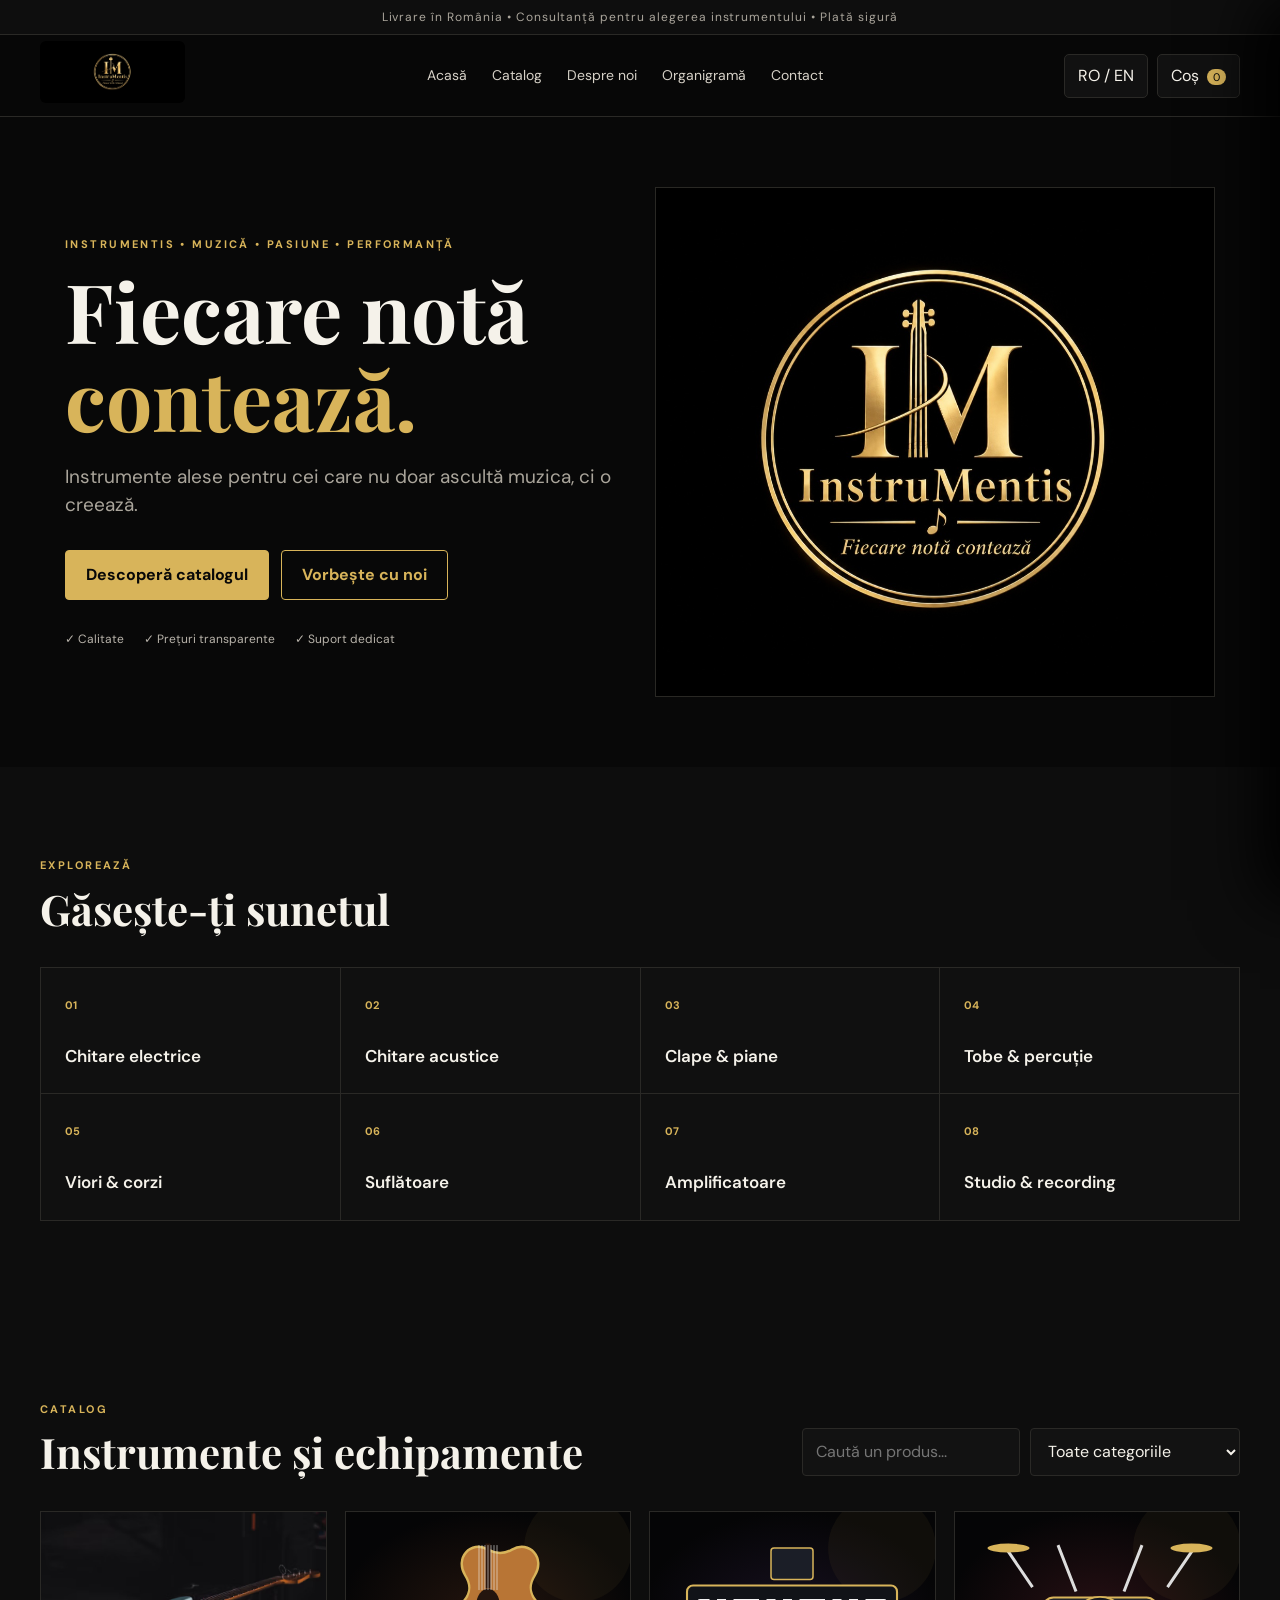
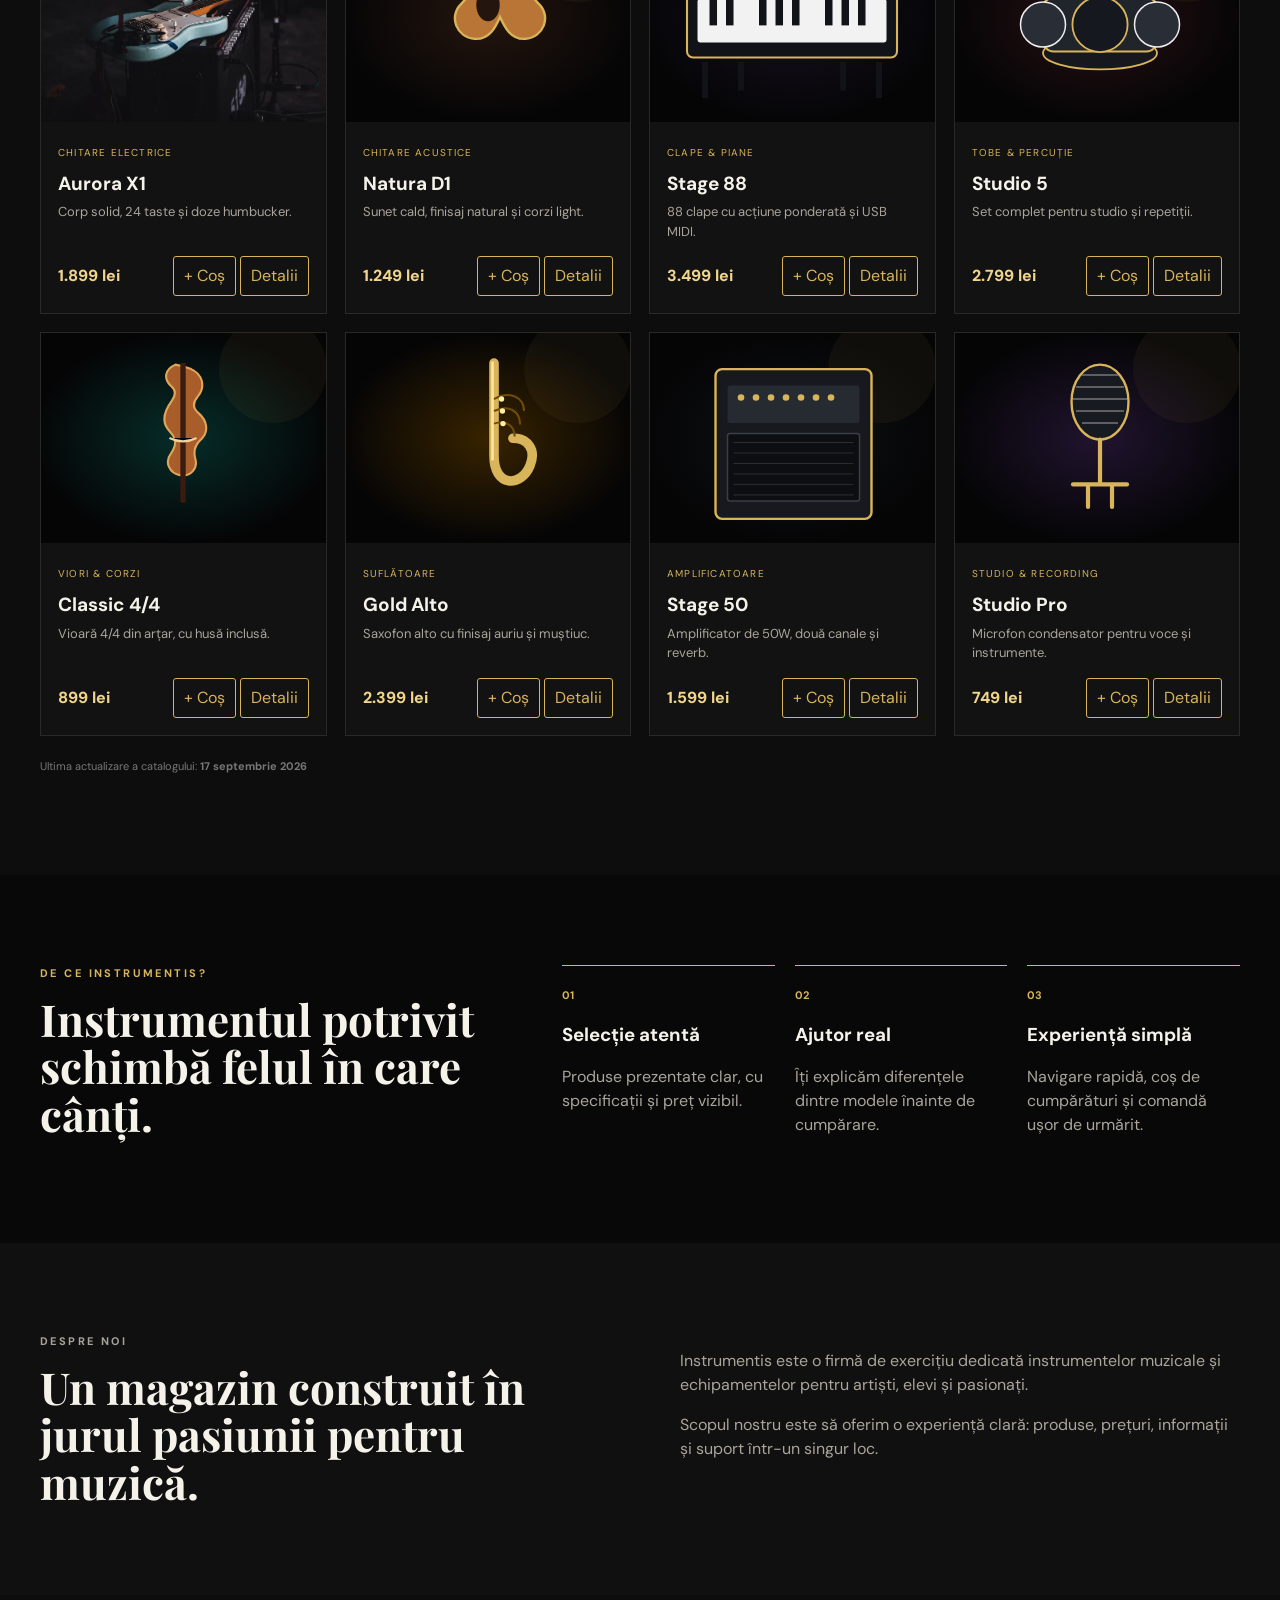
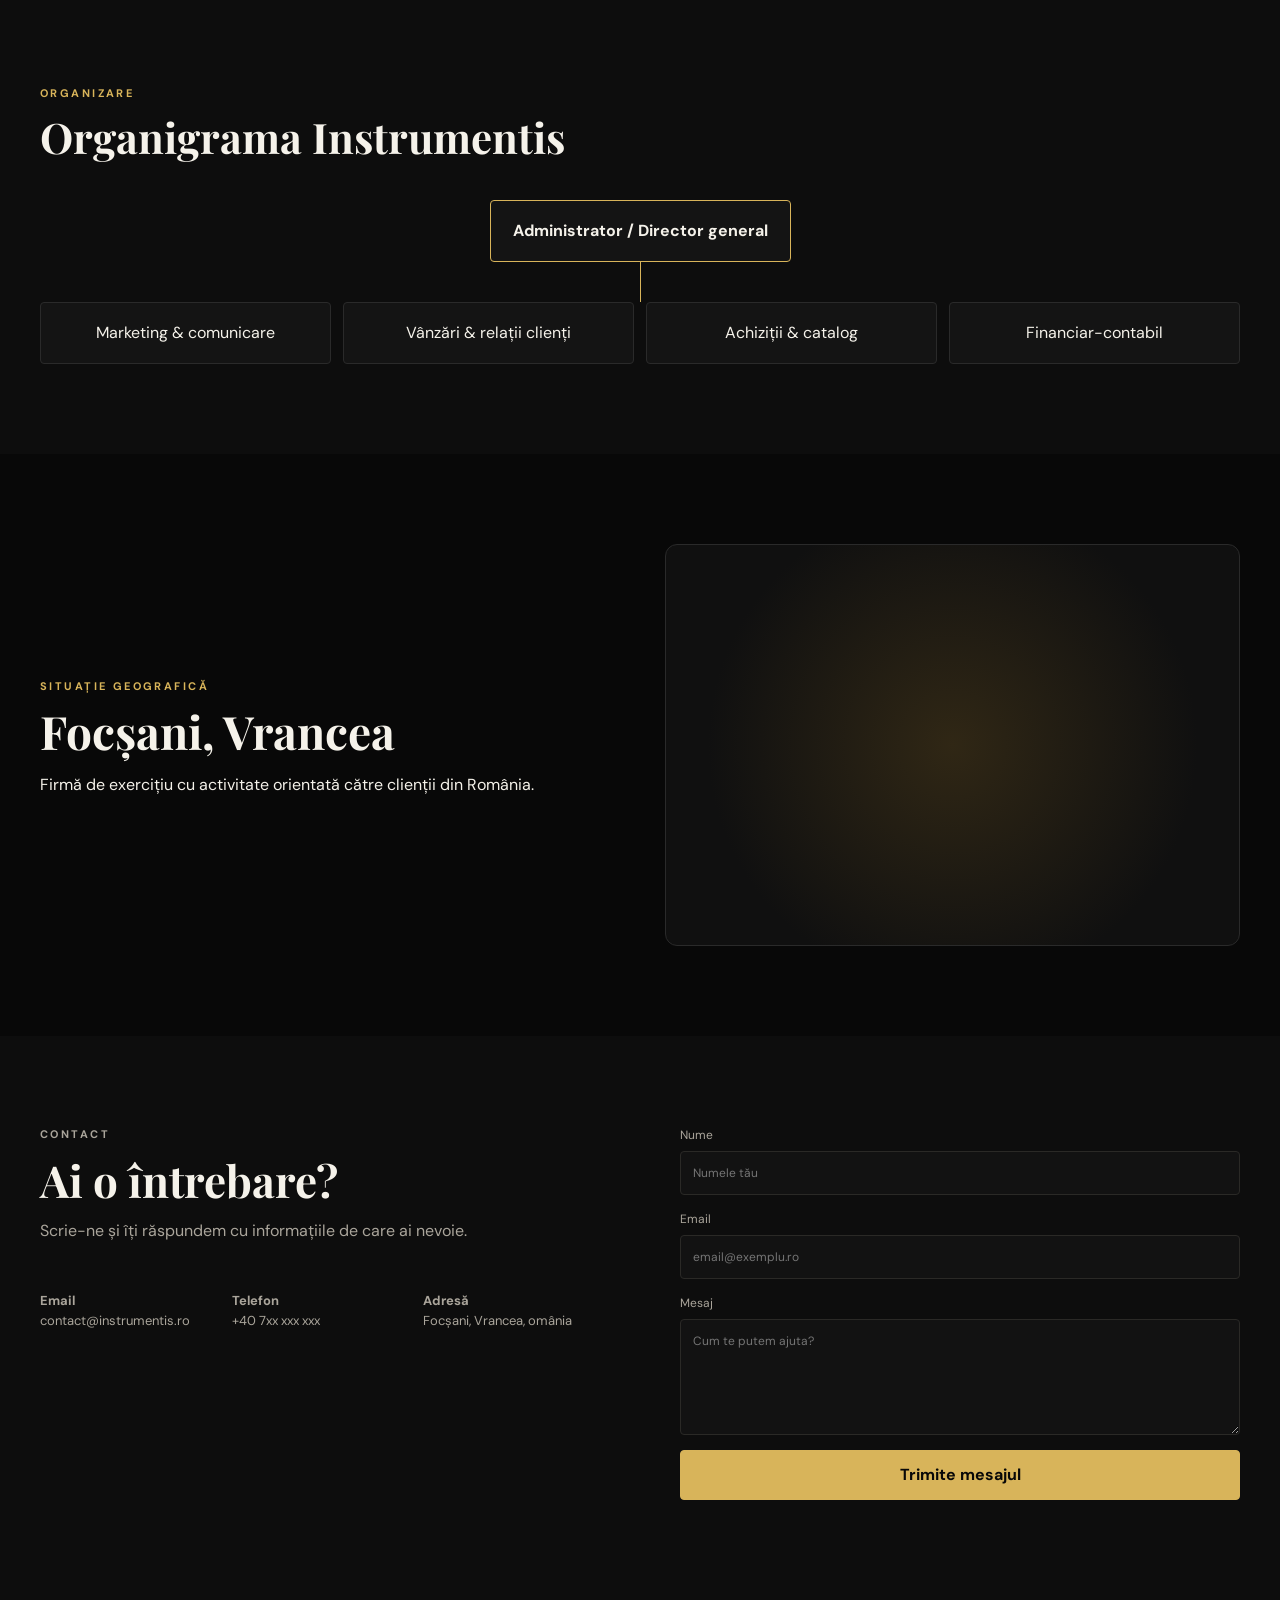
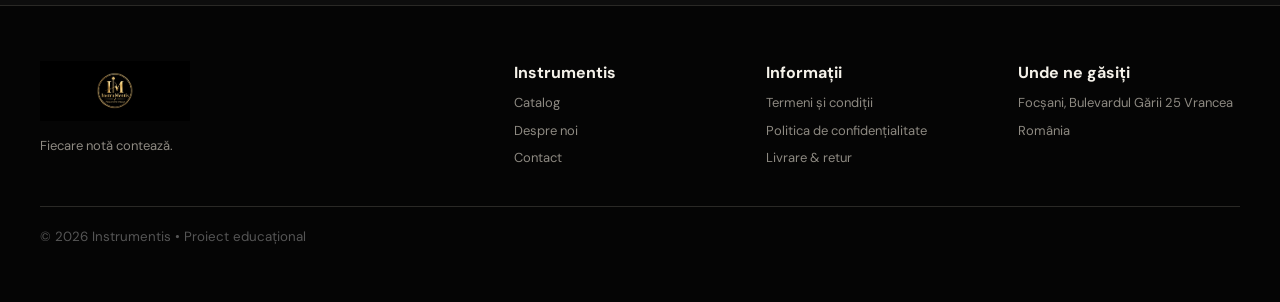
==== index.html @ f3ac6e62 "Add files via upload" ====
<!doctype html>
<html lang="ro">
<head>
<meta charset="utf-8"><meta name="viewport" content="width=device-width,initial-scale=1">
<title>Instrumentis | Fiecare notă contează</title>
<meta name="description" content="Instrumentis — instrumente muzicale, accesorii și echipamente audio.">
<link rel="stylesheet" href="style.css">
</head>
<body>
<div class="announcement">Livrare în România • Consultanță pentru alegerea instrumentului • Plată sigură</div>
<header class="header">
  <a class="brand" href="#acasa" aria-label="Instrumentis - pagina principală">
    <img src="assets/logo.jpg" height="100" width="100" alt="Logo Instrumentis">
  </a>
  <nav class="nav" id="nav">
    <a href="#acasa">Acasă</a><a href="#catalog">Catalog</a><a href="#despre">Despre noi</a>
    <a href="#organizare">Organigramă</a><a href="#contact">Contact</a>
  </nav>
  <div class="header-actions">

<button class="lang" id="langBtn">RO / EN</button>

<!-- Containerul este randat, dar mutat în afara ecranului -->
<div id="google_translate_element" style="position: absolute; left: -9999px; top: -9999px;"></div>

<style>
  /* Ascunde bara Google Translate și elementele vizuale din interfață */
  .goog-te-banner-frame,
  .goog-te-balloon-frame,
  .skiptranslate,
  #goog-gt-tt {
    display: none !important;
  }
  
  body {
    top: 0 !important;
    position: static !important;
  }

  /* Elimină fundalul galben pe text la hover după traducere */
  font {
    background-color: transparent !important;
    box-shadow: none !important;
  }
</style>

<script type="text/javascript">
  function googleTranslateElementInit() {
    new google.translate.TranslateElement({
      pageLanguage: 'ro',
      includedLanguages: 'en,ro',
      autoDisplay: false
    }, 'google_translate_element');
  }
</script>
<script type="text/javascript" src="https://translate.google.com/translate_a/element.js?cb=googleTranslateElementInit"></script>

<script>
  document.getElementById('langBtn').addEventListener('click', function() {
    var select = document.querySelector('.goog-te-combo');
    
    if (select) {
      // Determină limba următoare
      var currentLang = select.value;
      var nextLang = (currentLang === 'en') ? 'ro' : 'en';
      
      // Schimbă opțiunea în dropdown-ul ascuns al Google
      select.value = nextLang;

      // Declanșează evenimentele necesare pentru ca motorul Google să proceseze modificarea
      select.dispatchEvent(new Event('change', { bubbles: true }));
      
      // Actualizează textul butonului
      this.textContent = (nextLang === 'en') ? 'EN / RO' : 'RO / EN';
    } else {
      alert('Sistemul Google Translate se încarcă. Reîncearcă într-o secundă.');
    }
  });
</script>
    <button class="cart-btn" id="cartOpen">Coș <span id="cartCount">0</span></button>
    <button class="menu" id="menuBtn" aria-label="Meniu">☰</button>
  </div>
</header>

<main id="acasa">
<section class="hero">
  <div class="hero-copy">
    <p class="eyebrow">INSTRUMENTIS • MUZICĂ • PASIUNE • PERFORMANȚĂ</p>
    <h1>Fiecare notă <span>contează.</span></h1>
    <p class="lead">Instrumente alese pentru cei care nu doar ascultă muzica, ci o creează.</p>
    <div class="hero-actions"><a class="btn gold" href="#catalog">Descoperă catalogul</a><a class="btn outline" href="#contact">Vorbește cu noi</a></div>
    <div class="trust"><span>✓ Calitate</span><span>✓ Prețuri transparente</span><span>✓ Suport dedicat</span></div>
  </div>
  <div class="hero-art"><img src="assets/logo.jpg" alt="Chitară electrică Instrumentis"></div>
</section>

 <!--produsele sunt aici-->

<section class="categories">
  <div class="section-head"><p class="eyebrow">EXPLOREAZĂ</p><h2>Găsește-ți sunetul</h2></div>
  <div class="cat-grid">

    <!--verifica in java numele de deasupra-->
    
    <button data-filter="Chitare electrice"><b>01</b><span>Chitare electrice</span></button>
    <button data-filter="Chitare acustice"><b>02</b><span>Chitare acustice</span></button>
    <button data-filter="Clape & piane"><b>03</b><span>Clape & piane</span></button>
    <button data-filter="Tobe & percuție"><b>04</b><span>Tobe & percuție</span></button>
    <button data-filter="Viori & corzi"><b>05</b><span>Viori & corzi</span></button>
    <button data-filter="Suflătoare"><b>06</b><span>Suflătoare</span></button>
    <button data-filter="Amplificatoare"><b>07</b><span>Amplificatoare</span></button>
    <button data-filter="Studio & recording"><b>08</b><span>Studio & recording</span></button>
  </div>
</section>


<section class="catalog" id="catalog">

  
  <div class="section-head row">
    <div><p class="eyebrow">CATALOG</p><h2>Instrumente și echipamente</h2></div>
    <div class="filters"><input id="search" type="search" placeholder="Caută un produs..."><select id="filter"><option value="">Toate categoriile</option></select></div>
  </div>
  <div class="product-grid" id="productGrid"></div>
  <p class="updated">Ultima actualizare a catalogului: <strong>17 septembrie 2026</strong></p>


</section>

<section class="feature">


  <div><p class="eyebrow">DE CE INSTRUMENTIS?</p><h2>Instrumentul potrivit schimbă felul în care cânți.</h2></div>
  <div class="feature-list"><article><b>01</b><h3>Selecție atentă</h3><p>Produse prezentate clar, cu specificații și preț vizibil.</p></article><article><b>02</b><h3>Ajutor real</h3><p>Îți explicăm diferențele dintre modele înainte de cumpărare.</p></article><article><b>03</b><h3>Experiență simplă</h3><p>Navigare rapidă, coș de cumpărături și comandă ușor de urmărit.</p></article></div>


</section>

<section class="about" id="despre">


  <div><p class="eyebrow">DESPRE NOI</p><h2>Un magazin construit în jurul pasiunii pentru muzică.</h2></div>
  <div><p>Instrumentis este o firmă de exercițiu dedicată instrumentelor muzicale și echipamentelor pentru artiști, elevi și pasionați.</p><p>Scopul nostru este să oferim o experiență clară: produse, prețuri, informații și suport într-un singur loc.</p></div>


</section>

<section class="org" id="organizare">


  <div class="section-head"><p class="eyebrow">ORGANIZARE</p><h2>Organigrama Instrumentis</h2></div>
  <div class="org-chart"><div class="org-box main">Administrator / Director general</div><div class="org-line"></div><div class="org-row"><div class="org-box">Marketing & comunicare</div><div class="org-box">Vânzări & relații clienți</div><div class="org-box">Achiziții & catalog</div><div class="org-box">Financiar-contabil</div></div></div>


</section>

<!--Pt traducere-->


<section class="location">


  <div><p class="eyebrow">SITUAȚIE GEOGRAFICĂ</p><h2>Focșani, Vrancea</h2><p>Firmă de exercițiu cu activitate orientată către clienții din România.</p></div>
  <div class="map-card" style="width: 100%; overflow: hidden; border-radius: 12px; border: 1px solid #2a2a2a;">
    <iframe 
        src="https://maps.google.com/maps?q=Colegiul%20Economic%20Mihail%20Kog%C4%83lniceanu%20Foc%C8%99ani&t=&z=16&ie=UTF8&iwloc=&output=embed" 
        width="100%" 
        height="400" 
        style="border:0; filter: grayscale(90%) invert(90%) contrast(120%);" 
        allowfullscreen="" 
        loading="lazy" 
        referrerpolicy="no-referrer-when-downgrade">
    </iframe>
</div>

</section>

<section class="contact" id="contact">
  <div><p class="eyebrow">CONTACT</p><h2>Ai o întrebare?</h2><p>Scrie-ne și îți răspundem cu informațiile de care ai nevoie.</p><div class="contact-details"><p><b>Email</b><br>contact@instrumentis.ro</p><p><b>Telefon</b><br>+40 7xx xxx xxx</p><p><b>Adresă</b><br>Focșani, Vrancea, omânia</p></div></div>
  <form id="contactForm"><label>Nume<input required name="name" placeholder="Numele tău"></label><label>Email<input required type="email" name="email" placeholder="email@exemplu.ro"></label><label>Mesaj<textarea required name="message" rows="5" placeholder="Cum te putem ajuta?"></textarea></label><button class="btn gold" type="submit">Trimite mesajul</button><p class="form-note" id="formNote"></p></form>
</section>
</main>

<footer><div><img src="assets/logo.jpg" alt="Instrumentis"><p>Fiecare notă contează.</p></div><div><b>Instrumentis</b><a href="#catalog">Catalog</a><a href="#despre">Despre noi</a><a href="#contact">Contact</a></div><div><b>Informații</b><span>Termeni și condiții</span><span>Politica de confidențialitate</span><span>Livrare & retur</span></div><div><b>Unde ne găsiți</b><span>Focșani, Bulevardul Gării 25 Vrancea</span><span>România</span></div><small>© 2026 Instrumentis • Proiect educațional</small></footer>

<aside class="cart" id="cart">
  <div class="cart-head"><h2>Coșul tău</h2><button id="cartClose">×</button></div><div id="cartItems"></div><div class="cart-total"><span>Total</span><strong id="cartTotal">0 lei</strong></div>
  <button class="btn gold full" id="checkout">Finalizează comanda</button><p class="secure">🔒 Comanda este o simulare educațională. Nu se efectuează plăți reale.</p>
</aside><div class="overlay" id="overlay"></div>

<div class="modal" id="productModal"><button class="modal-close" id="modalClose">×</button><div id="modalContent"></div></div>
<div class="toast" id="toast"></div>

<script src="data.js"></script><script src="script.js"></script>
</body></html>
---- style.css ----
@import url('https://fonts.googleapis.com/css2?family=DM+Sans:wght@400;500;600;700&family=Playfair+Display:wght@600;700&display=swap');
:root{--bg:#080808;--panel:#111;--panel2:#161616;--gold:#d8b45a;--gold2:#f0d58a;--text:#f5f2ea;--muted:#aaa59b;--line:#2a2926;--white:#fff;--max:1200px}
*{box-sizing:border-box}html{scroll-behavior:smooth}body{margin:0;background:var(--bg);color:var(--text);font-family:'DM Sans',Arial,sans-serif;line-height:1.5}a{text-decoration:none;color:inherit}button,input,select,textarea{font:inherit}.announcement{padding:8px;text-align:center;background:#0e0e0e;border-bottom:1px solid var(--line);font-size:12px;letter-spacing:.08em;color:var(--muted)}
.header{height:82px;display:flex;align-items:center;justify-content:space-between;gap:25px;padding:0 max(22px,calc((100vw - var(--max))/2));position:sticky;top:0;z-index:20;background:rgba(8,8,8,.94);backdrop-filter:blur(12px);border-bottom:1px solid var(--line)}
.brand img{width:145px;height:62px;object-fit:contain;background:#000;border-radius:6px}.nav{display:flex;gap:25px;font-size:14px}.nav a{color:#d6d1c7}.nav a:hover{color:var(--gold)}.header-actions{display:flex;align-items:center;gap:9px}.lang,.cart-btn,.menu{border:1px solid var(--line);background:#111;color:var(--text);padding:9px 13px;border-radius:5px;cursor:pointer}.cart-btn span{background:var(--gold);color:#090909;border-radius:99px;padding:1px 6px;margin-left:4px;font-size:11px}.menu{display:none}
.hero{max-width:var(--max);margin:auto;min-height:650px;display:grid;grid-template-columns:1fr 1fr;align-items:center;gap:30px;padding:70px 25px}.eyebrow{color:var(--gold);font-size:11px;letter-spacing:.22em;font-weight:700;margin:0 0 13px}.hero h1,h2{font-family:'Playfair Display',serif;line-height:1.08}.hero h1{font-size:clamp(48px,7vw,82px);margin:0 0 20px}.hero h1 span{color:var(--gold)}.lead{max-width:560px;font-size:19px;color:var(--muted)}.hero-actions{display:flex;gap:12px;margin:30px 0}.btn{display:inline-flex;align-items:center;justify-content:center;border:1px solid var(--gold);padding:12px 20px;border-radius:4px;cursor:pointer;font-weight:700}.gold{background:var(--gold);color:#080808}.outline{background:transparent;color:var(--gold)}.trust{display:flex;gap:20px;color:#b8b3aa;font-size:12px}.hero-art{height:510px;border:1px solid #292824;background:radial-gradient(circle at 70% 30%,#2b2415,#080808 65%);display:flex;align-items:center;justify-content:center;overflow:hidden}.hero-art img{width:100%;height:100%;object-fit:cover}
section{padding:90px max(22px,calc((100vw - var(--max))/2))}.categories,.catalog,.org{background:#0d0d0d}.section-head h2{font-size:42px;margin:0}.section-head.row{display:flex;justify-content:space-between;align-items:end;gap:20px}.cat-grid{display:grid;grid-template-columns:repeat(4,1fr);margin-top:35px;border-top:1px solid var(--line);border-left:1px solid var(--line)}.cat-grid button{min-height:125px;background:#101010;color:var(--text);border:0;border-right:1px solid var(--line);border-bottom:1px solid var(--line);padding:24px;text-align:left;cursor:pointer;transition:.2s}.cat-grid button:hover{background:#171717}.cat-grid b{color:var(--gold);font-size:11px}.cat-grid span{display:block;margin-top:28px;font-size:17px;font-weight:600}
.filters{display:flex;gap:10px}.filters input,.filters select{background:#121212;border:1px solid var(--line);color:var(--text);padding:11px 13px;border-radius:4px;min-width:210px}.product-grid{display:grid;grid-template-columns:repeat(4,1fr);gap:18px;margin-top:35px}.product{background:#121212;border:1px solid var(--line);overflow:hidden;position:relative}.product-img{height:210px;background:#090909}.product-img img{width:100%;height:100%;object-fit:cover}.product-body{padding:17px}.product-cat{color:var(--gold);font-size:10px;letter-spacing:.12em;text-transform:uppercase}.product h3{margin:7px 0 4px;font-size:19px}.product p{margin:0 0 14px;color:var(--muted);font-size:13px;min-height:40px}.product-bottom{display:flex;justify-content:space-between;align-items:center;gap:8px}.price{font-weight:800;color:var(--gold2)}.add{background:transparent;border:1px solid var(--gold);color:var(--gold);padding:7px 10px;border-radius:3px;cursor:pointer}.updated{font-size:11px;color:#777;margin-top:22px}
.feature{display:grid;grid-template-columns:1fr 1.5fr;gap:70px;align-items:start}.feature h2,.about h2,.contact h2{font-size:44px;margin:0}.feature-list{display:grid;grid-template-columns:repeat(3,1fr);gap:20px}.feature-list article{border-top:1px solid var(--gold);padding-top:16px}.feature-list b{color:var(--gold);font-size:11px}.feature-list h3{margin:15px 0 5px}.feature-list p,.about p,.contact p{color:var(--muted)}
.about{display:grid;grid-template-columns:1fr 1fr;gap:80px;background:#101010}.org-chart{text-align:center;margin-top:40px}.org-box{background:#151515;border:1px solid #39352c;padding:18px 22px;border-radius:4px}.org-box.main{display:inline-block;border-color:var(--gold);font-weight:700}.org-line{height:40px;width:1px;background:var(--gold);margin:auto}.org-row{display:grid;grid-template-columns:repeat(4,1fr);gap:12px}.location{display:grid;grid-template-columns:1fr 1fr;gap:50px;align-items:center}.location h2{font-size:46px;margin:0}.map-card{min-height:260px;border:1px solid var(--line);background:radial-gradient(circle at 50% 50%,#302715,#101010 70%);display:flex;flex-direction:column;align-items:center;justify-content:center;gap:6px}.map-card span{font-size:40px}.map-card b{font-size:22px}.map-card small{color:var(--muted)}
.contact{display:grid;grid-template-columns:1fr 1fr;gap:80px;background:#0d0d0d}.contact-details{display:grid;grid-template-columns:repeat(3,1fr);gap:15px;margin-top:35px}.contact-details p{font-size:13px}.contact form{display:flex;flex-direction:column;gap:15px}.contact label{font-size:12px;color:var(--muted)}.contact input,.contact textarea{display:block;width:100%;margin-top:7px;background:#121212;color:var(--text);border:1px solid var(--line);padding:12px;border-radius:4px;resize:vertical}.form-note{font-size:12px;margin:0}
footer{padding:55px max(22px,calc((100vw - var(--max))/2));background:#050505;border-top:1px solid var(--line);display:grid;grid-template-columns:2fr 1fr 1fr 1fr;gap:30px;position:relative}footer img{width:150px;height:60px;object-fit:contain;background:#000}footer p,footer span,footer a{display:block;color:#8e8a82;font-size:13px;margin:8px 0}footer a:hover{color:var(--gold)}footer>small{grid-column:1/-1;border-top:1px solid var(--line);padding-top:20px;color:#555}
.cart{position:fixed;right:-430px;top:0;width:430px;max-width:94vw;height:100vh;background:#101010;z-index:50;padding:25px;transition:.3s;box-shadow:-20px 0 60px #000}.cart.open{right:0}.cart-head{display:flex;justify-content:space-between;align-items:center;border-bottom:1px solid var(--line);padding-bottom:15px}.cart-head button,.modal-close{background:none;border:0;color:#fff;font-size:30px;cursor:pointer}.cart-item{display:grid;grid-template-columns:70px 1fr auto;gap:10px;padding:15px 0;border-bottom:1px solid var(--line)}.cart-item img{width:70px;height:55px;object-fit:cover}.cart-item small{color:var(--muted)}.qty button{background:#1c1c1c;color:#fff;border:1px solid var(--line);width:24px;height:24px}.cart-total{display:flex;justify-content:space-between;margin:25px 0;font-size:19px}.full{width:100%}.secure{font-size:11px;color:#777;text-align:center}.overlay{position:fixed;inset:0;background:#0008;z-index:40;display:none}.overlay.show{display:block}.modal{position:fixed;z-index:60;inset:50% auto auto 50%;transform:translate(-50%,-50%);width:min(800px,92vw);background:#111;border:1px solid #39352c;display:none;padding:30px}.modal.show{display:block}.modal-close{position:absolute;right:12px;top:5px}.modal-content{display:grid;grid-template-columns:1fr 1fr;gap:25px}.modal-content img{width:100%;height:320px;object-fit:cover}.modal h2{font-size:36px;margin:0 0 10px}.specs{display:flex;flex-wrap:wrap;gap:8px;margin:20px 0}.specs span{border:1px solid var(--line);padding:5px 8px;color:#bbb;font-size:11px}.toast{position:fixed;bottom:25px;left:50%;transform:translateX(-50%) translateY(20px);background:var(--gold);color:#080808;padding:10px 18px;border-radius:4px;opacity:0;pointer-events:none;transition:.25s;z-index:100;font-weight:700}.toast.show{opacity:1;transform:translateX(-50%) translateY(0)}
@media(max-width:900px){.nav{display:none}.menu{display:block}.nav.mobile{display:flex;position:absolute;top:82px;left:0;right:0;background:#0b0b0b;padding:18px 25px;flex-direction:column;border-bottom:1px solid var(--line)}.hero,.feature,.about,.location,.contact{grid-template-columns:1fr}.hero-art{height:350px}.cat-grid,.product-grid{grid-template-columns:repeat(2,1fr)}.feature-list{grid-template-columns:1fr}.contact-details{grid-template-columns:1fr}.org-row{grid-template-columns:1fr 1fr}footer{grid-template-columns:1fr 1fr}.section-head.row{align-items:stretch;flex-direction:column}.filters{flex-wrap:wrap}}
@media(max-width:560px){.header{height:70px}.brand img{width:120px;height:52px}.hero{padding-top:45px}.hero h1{font-size:48px}.cat-grid,.product-grid,.org-row{grid-template-columns:1fr}.filters input,.filters select{width:100%;min-width:0}.hero-art{height:270px}section{padding-top:60px;padding-bottom:60px}.modal-content{grid-template-columns:1fr}.modal-content img{height:220px}footer{grid-template-columns:1fr}}
/* =========================
   ANIMATII INSTRUMENTIS
   ========================= */

/* Apariție generală */
@keyframes fadeUp {
    from {
        opacity: 0;
        transform: translateY(35px);
    }
    to {
        opacity: 1;
        transform: translateY(0);
    }
}

@keyframes fadeLeft {
    from {
        opacity: 0;
        transform: translateX(-45px);
    }
    to {
        opacity: 1;
        transform: translateX(0);
    }
}

@keyframes fadeRight {
    from {
        opacity: 0;
        transform: translateX(45px);
    }
    to {
        opacity: 1;
        transform: translateX(0);
    }
}

/* Hero */
.hero-copy {
    animation: fadeLeft 1s ease forwards;
}

.hero-art {
    animation: fadeRight 1s ease forwards;
}

/* Logo */
.brand img {
    transition: transform 0.4s ease, filter 0.4s ease;
}

.brand img:hover {
    transform: scale(1.06);
    filter: drop-shadow(0 0 12px rgba(216,180,90,.5));
}

/* Butoane */
.btn {
    transition:
        transform 0.25s ease,
        box-shadow 0.25s ease,
        background 0.25s ease;
}

.btn:hover {
    transform: translateY(-4px);
    box-shadow: 0 10px 25px rgba(216,180,90,.18);
}

.btn:active {
    transform: translateY(-1px) scale(.98);
}

/* Categorii */
.cat-grid button {
    position: relative;
    overflow: hidden;
    transition:
        transform .3s ease,
        background .3s ease,
        border-color .3s ease;
}

.cat-grid button::before {
    content: "";
    position: absolute;
    left: 0;
    bottom: 0;
    width: 0;
    height: 2px;
    background: #d8b45a;
    transition: width .35s ease;
}

.cat-grid button:hover {
    transform: translateY(-6px);
    background: #171717;
    border-color: #4a412e;
}

.cat-grid button:hover::before {
    width: 100%;
}

.cat-grid button b {
    transition: transform .3s ease;
}

.cat-grid button:hover b {
    display: inline-block;
    transform: translateX(6px);
}

/* Produse */
.product {
    transition:
        transform .35s ease,
        box-shadow .35s ease,
        border-color .35s ease;
}

.product:hover {
    transform: translateY(-9px);
    border-color: #d8b45a;
    box-shadow: 0 18px 45px rgba(0,0,0,.45);
}

.product-img {
    overflow: hidden;
}

.product-img img {
    transition: transform .55s ease;
}

.product:hover .product-img img {
    transform: scale(1.08);
}

.add {
    transition:
        background .25s ease,
        color .25s ease,
        transform .25s ease;
}

.add:hover {
    background: #d8b45a;
    color: #080808;
    transform: translateY(-2px);
}

/* Titluri */
.section-head h2,
.feature h2,
.about h2,
.contact h2 {
    transition: color .3s ease;
}

.section-head:hover h2 {
    color: #d8b45a;
}

/* Feature cards */
.feature-list article {
    transition:
        transform .3s ease,
        padding-left .3s ease;
}

.feature-list article:hover {
    transform: translateY(-7px);
    padding-left: 8px;
}

/* Organigramă */

.org-box {
    position: relative;
    background: #141414;
    border: 1px solid #2a2a2a;
    animation: none !important; 
    transition: 
        transform 0.35s cubic-bezier(0.16, 1, 0.3, 1), 
        background 0.35s ease, 
        border-color 0.35s ease,
        box-shadow 0.35s ease;
}

.org-box:hover {
    transform: translateY(-6px);
    background: #1c1c1c;
    border-color: #d8b45a;
    box-shadow: 0 12px 30px rgba(216, 180, 90, 0.12);
}




/* Contact inputs */
.contact input,
.contact textarea {
    transition:
        border-color .25s ease,
        box-shadow .25s ease;
}

.contact input:focus,
.contact textarea:focus {
    outline: none;
    border-color: #d8b45a;
    box-shadow: 0 0 0 3px rgba(216,180,90,.08);
}

/* Map */
.map-card {
    transition:
        transform .35s ease,
        border-color .35s ease;
}

.map-card:hover {
    transform: scale(1.02);
    border-color: #d8b45a;
}

.map-card span {
    transition: transform .4s ease;
}

.map-card:hover span {
    transform: translateY(-8px) scale(1.15);
}

/* Navigare */
.nav a {
    position: relative;
}

.nav a::after {
    content: "";
    position: absolute;
    left: 0;
    bottom: -7px;
    width: 0;
    height: 1px;
    background: #d8b45a;
    transition: width .3s ease;
}

.nav a:hover::after {
    width: 100%;
}

/* Coș */
.cart-btn {
    transition: transform .25s ease, border-color .25s ease;
}

.cart-btn:hover {
    transform: translateY(-2px);
    border-color: #d8b45a;
}

.cart-item {
    transition: background .25s ease;
}

.cart-item:hover {
    background: #171717;
}

/* Toast */
.toast {
    box-shadow: 0 10px 35px rgba(0,0,0,.5);
}

/* Scroll reveal */
.reveal {
    opacity: 0;
    transform: translateY(35px);
    transition:
        opacity .8s ease,
        transform .8s ease;
}

.reveal.visible {
    opacity: 1;
    transform: translateY(0);
}

/* Delay-uri pentru produse */
.product:nth-child(1) { transition-delay: .05s; }
.product:nth-child(2) { transition-delay: .10s; }
.product:nth-child(3) { transition-delay: .15s; }
.product:nth-child(4) { transition-delay: .20s; }
.product:nth-child(5) { transition-delay: .25s; }
.product:nth-child(6) { transition-delay: .30s; }
.product:nth-child(7) { transition-delay: .35s; }
.product:nth-child(8) { transition-delay: .40s; }

/* Efect subtil pe logo/hero */
.hero-art img {
    transition: transform 1s ease;
}

.hero-art:hover img {
    transform: scale(1.035);
}

/* Respectă utilizatorii care dezactivează animațiile */
@media (prefers-reduced-motion: reduce) {
    *,
    *::before,
    *::after {
        animation-duration: 0.01ms !important;
        animation-iteration-count: 1 !important;
        transition-duration: 0.01ms !important;
        scroll-behavior: auto !important;
    }
}
/* Schimbare limba */
#google_translate_element,
.goog-te-gadget-icon,
.goog-te-banner-frame,
.skiptranslate {
  display: none !important;
  visibility: hidden !important;
  opacity: 0 !important;
  width: 0 !important;
  height: 0 !important;
  overflow: hidden !important;
}

body {
  top: 0 !important;
  position: static !important;
}
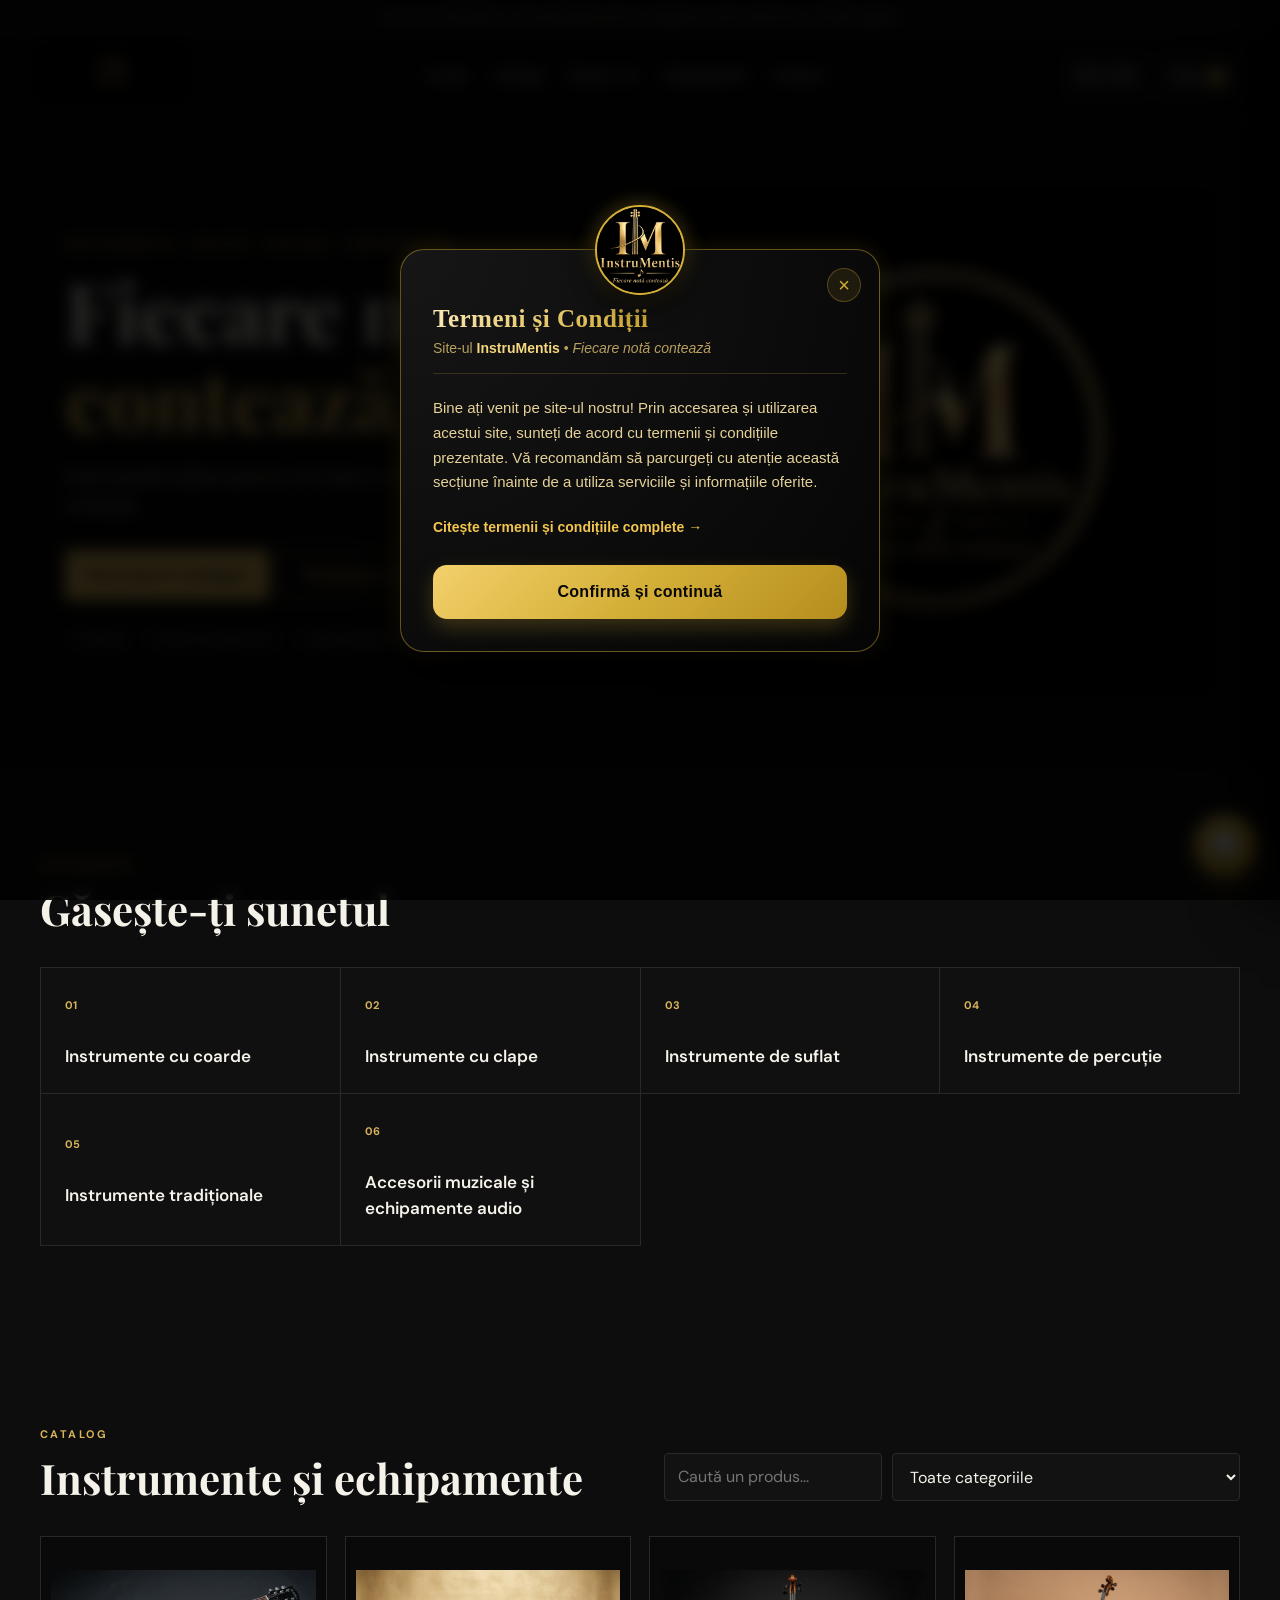
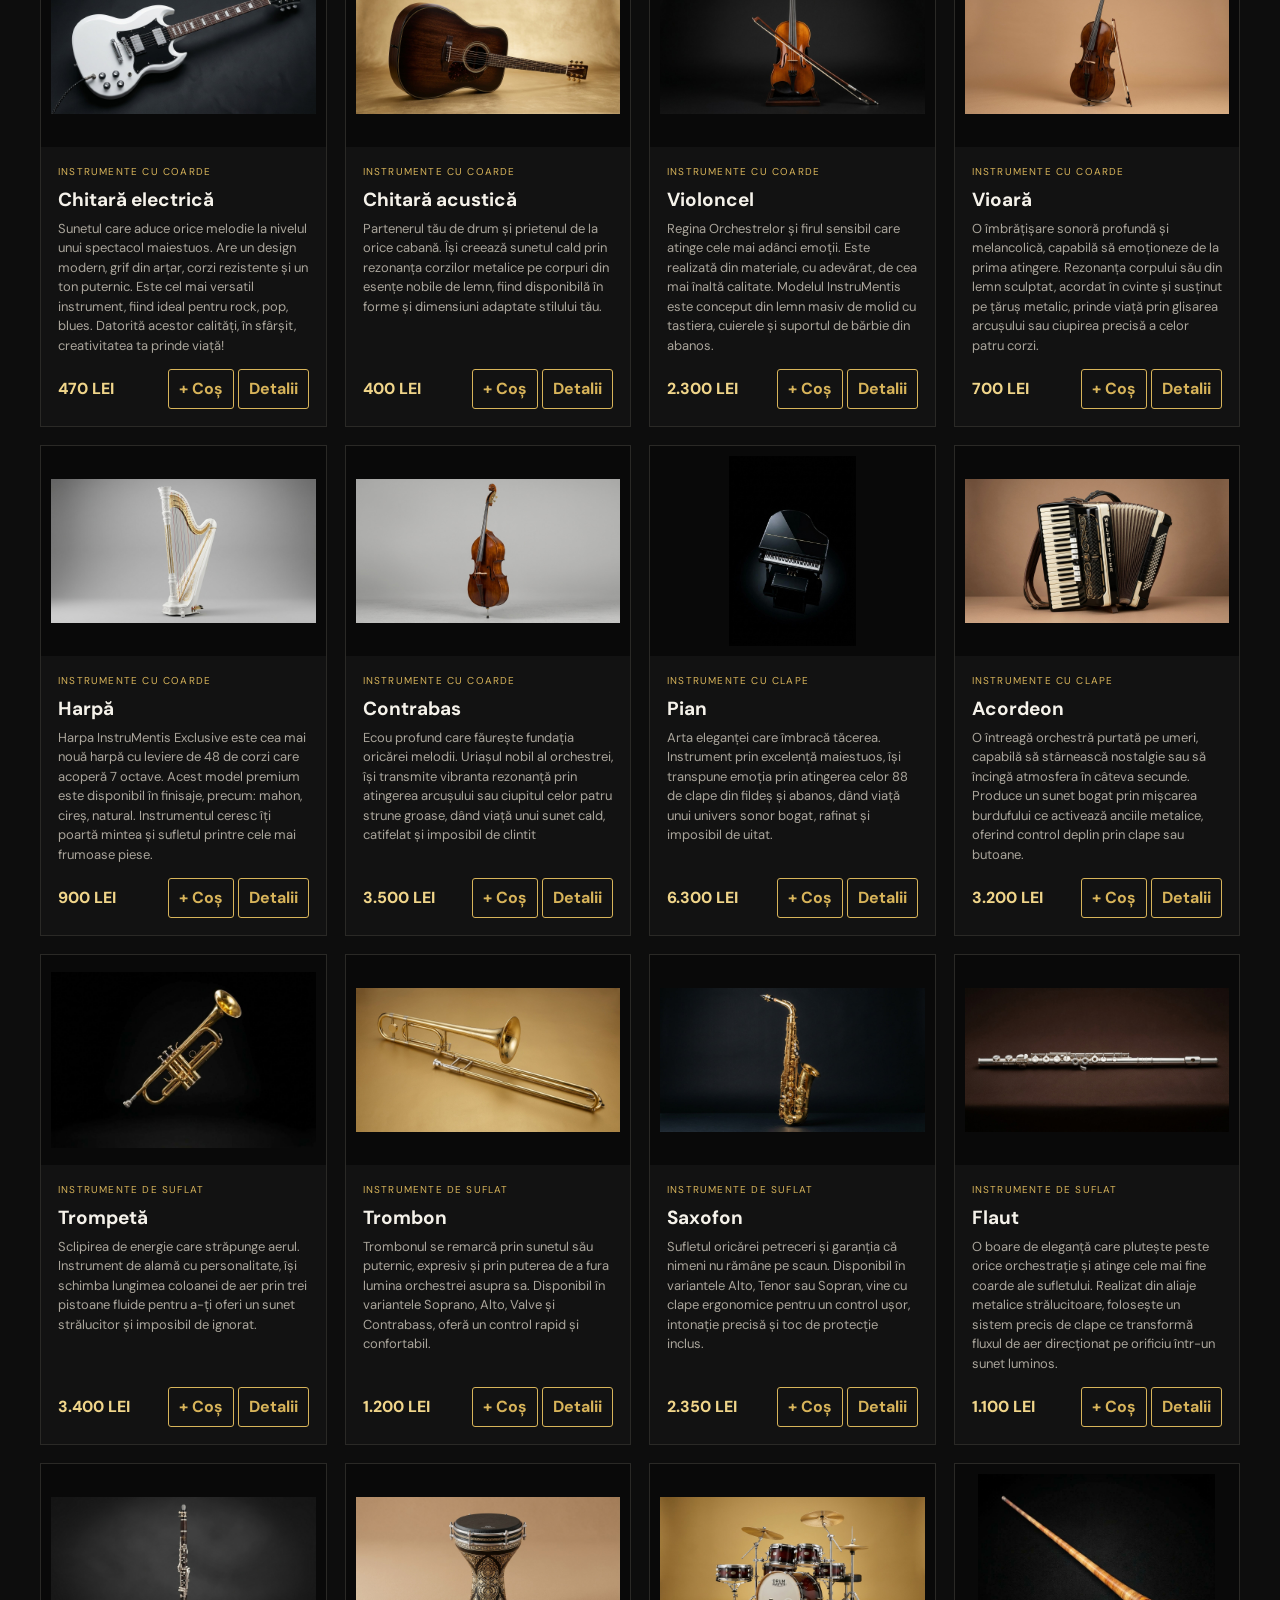
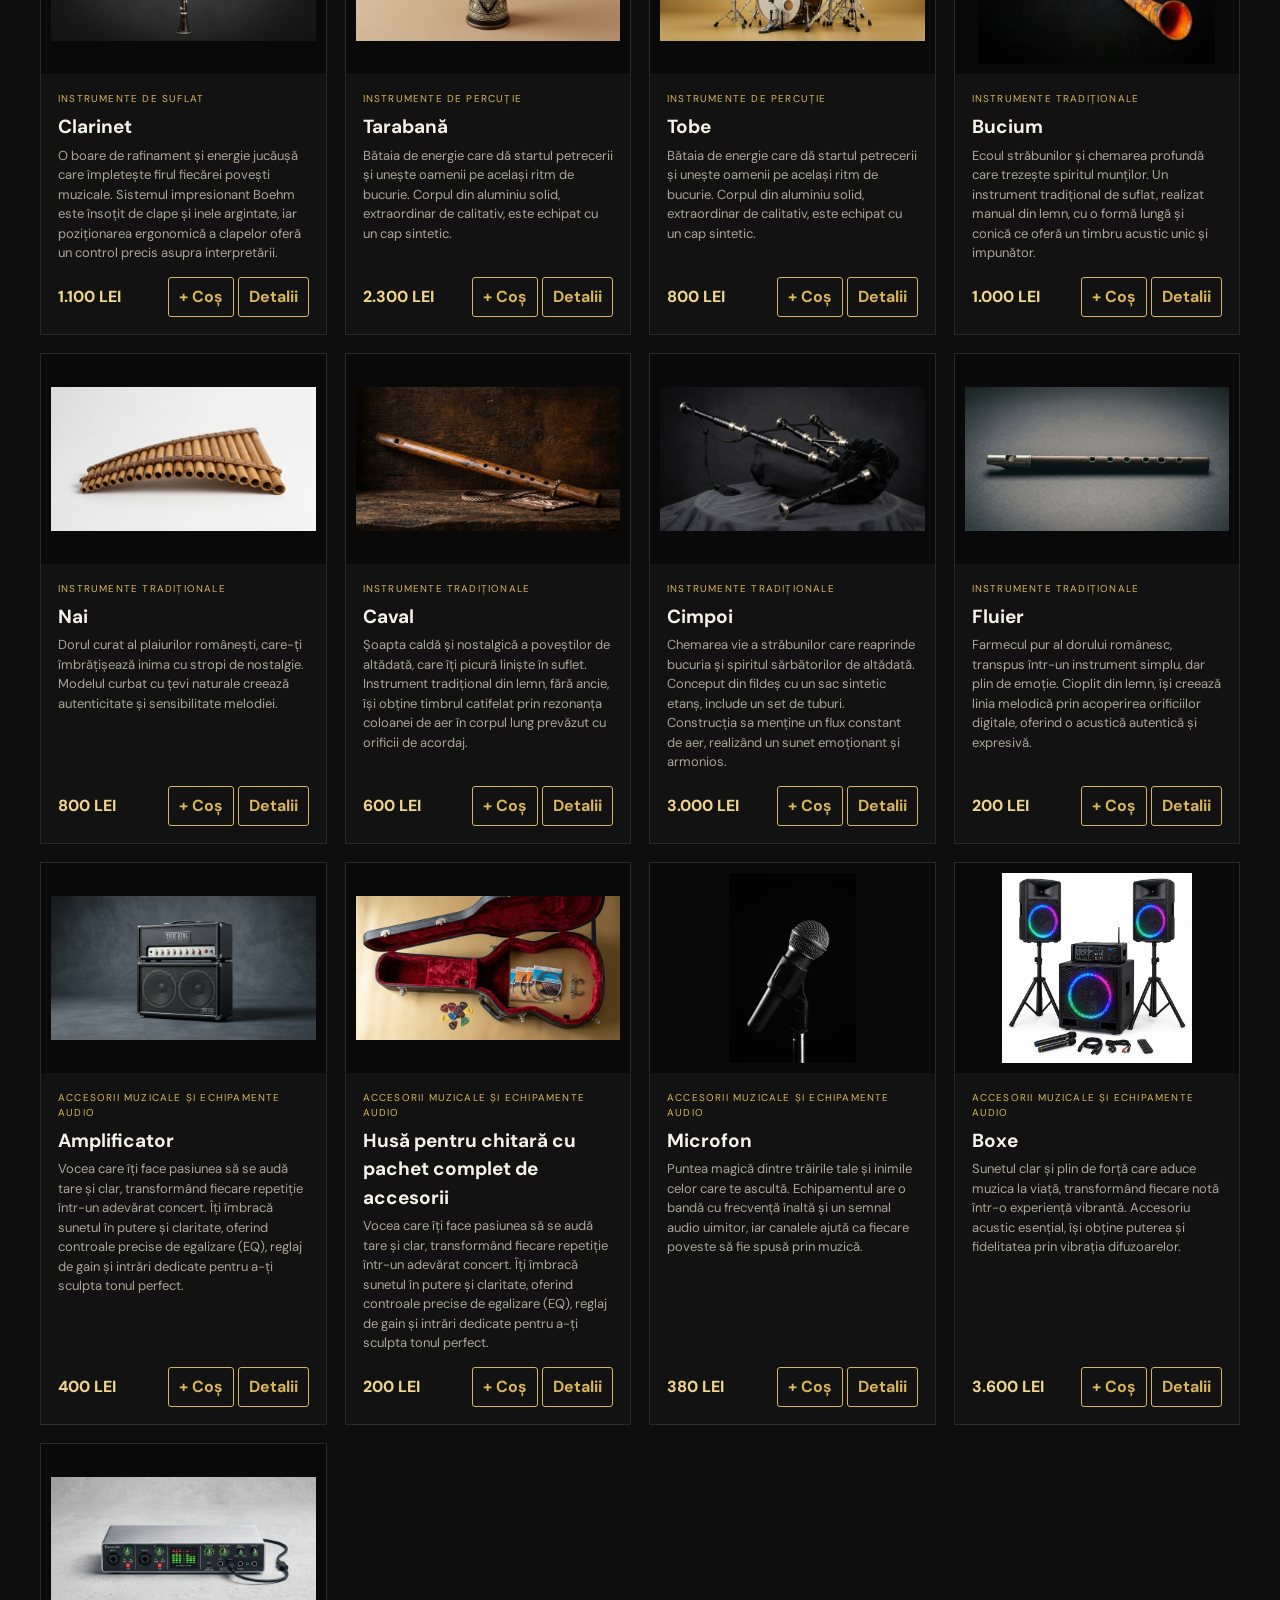
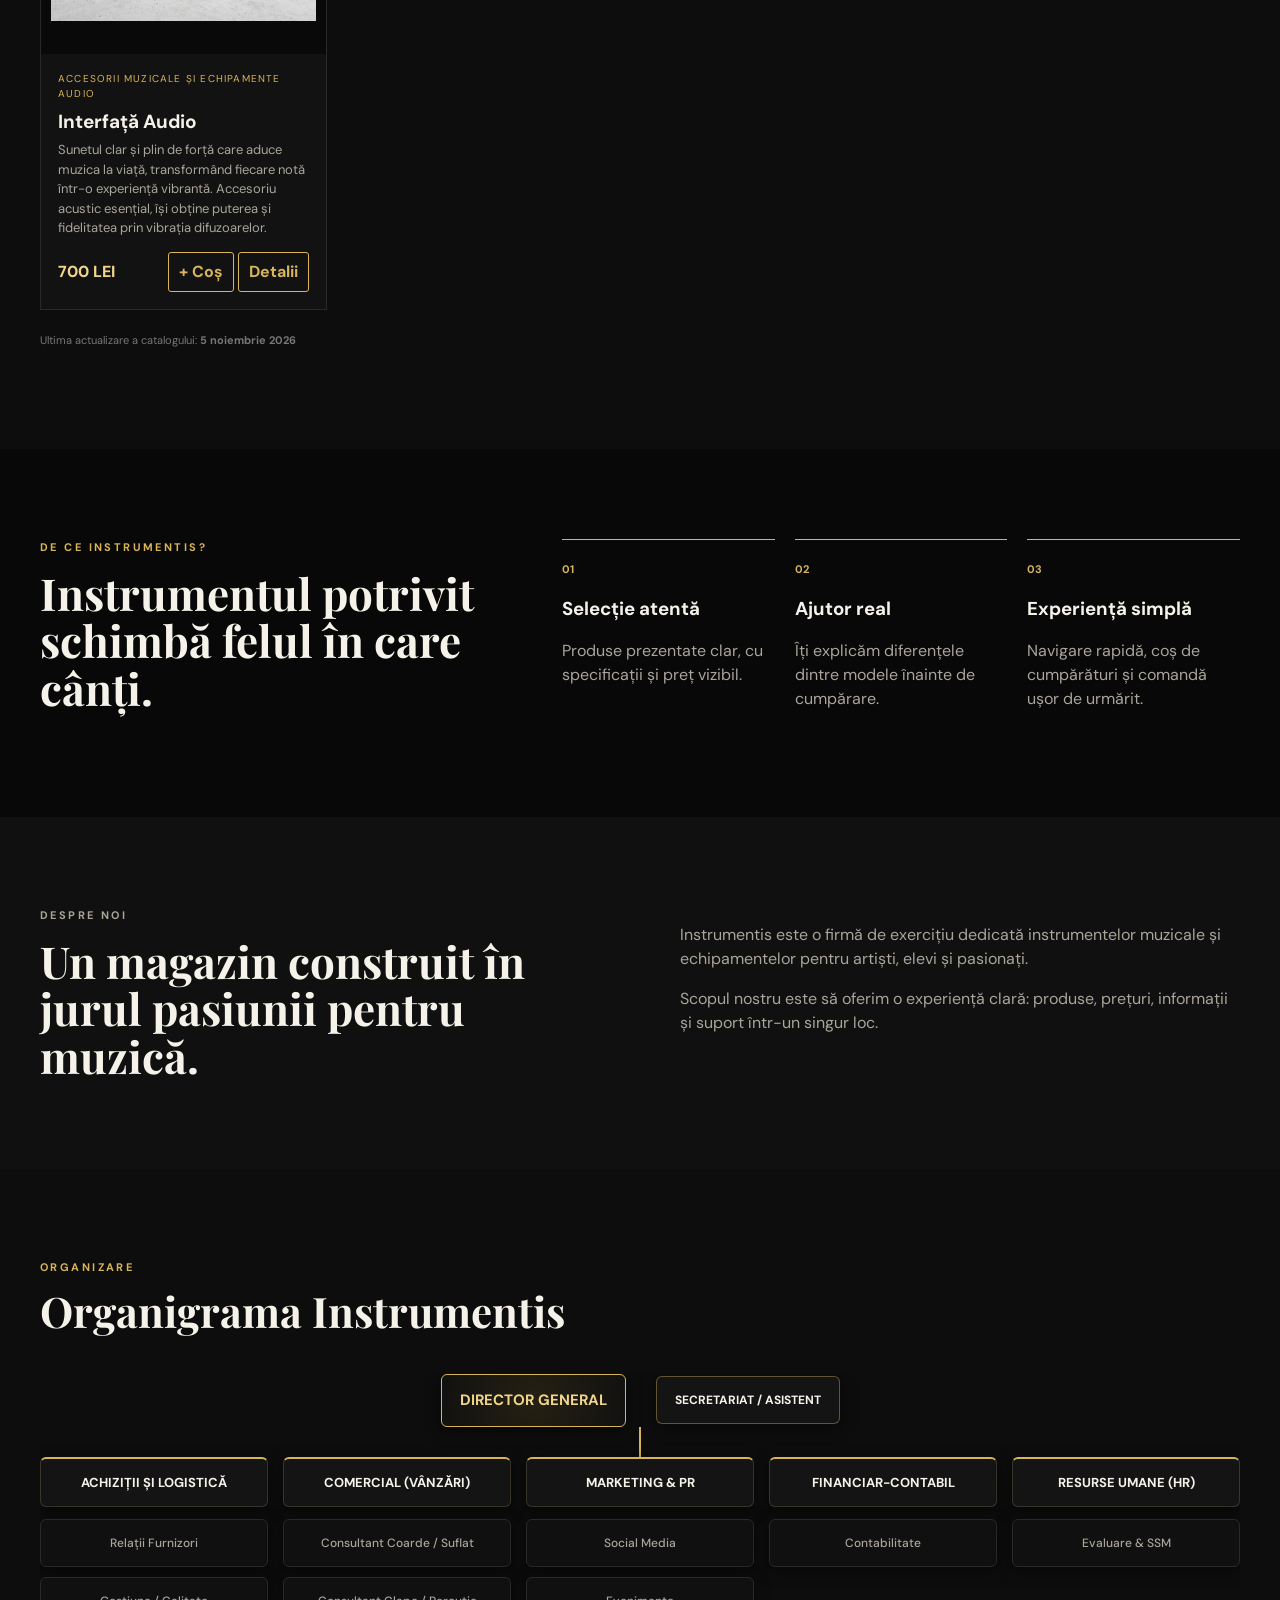
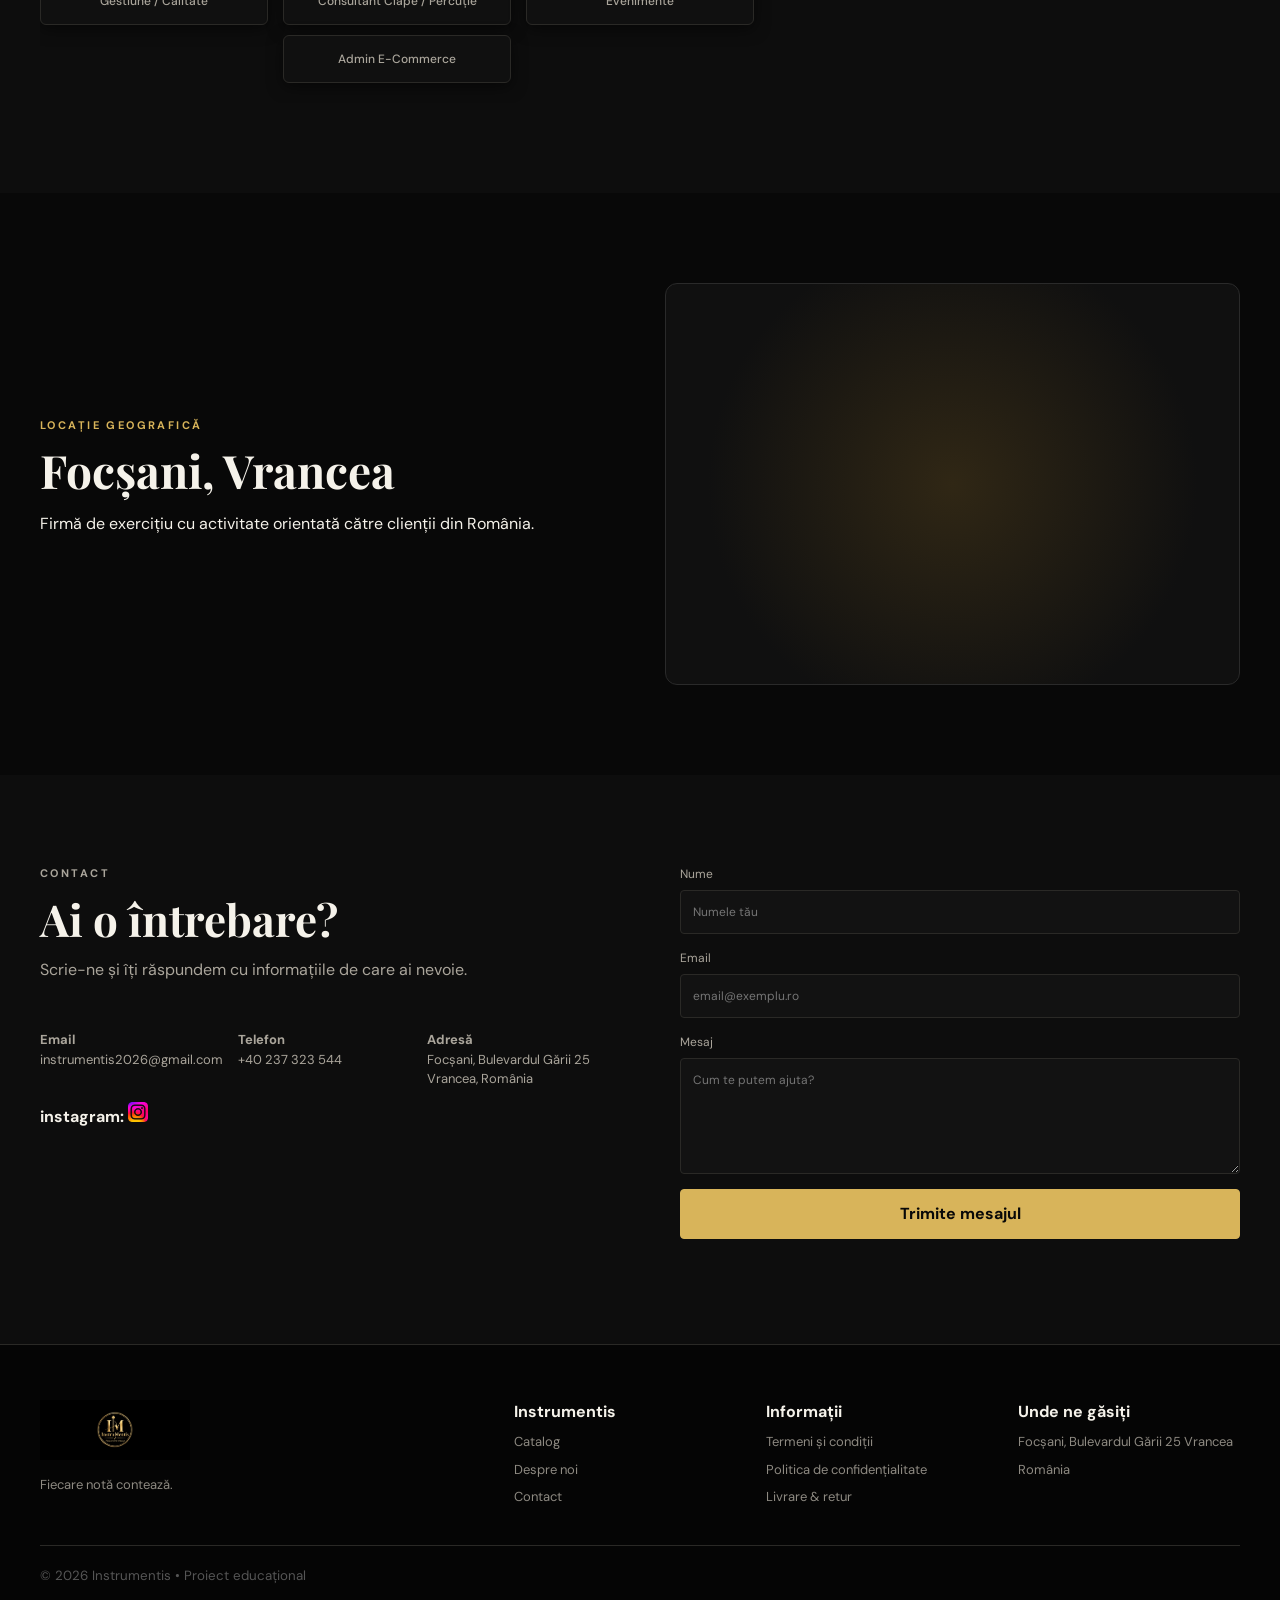
==== commit 786c5f3d: "Add files via upload" ====
--- a/index.html
+++ b/index.html
@@ -1,82 +1,81 @@
 <!doctype html>
 <html lang="ro">
 <head>
-<meta charset="utf-8"><meta name="viewport" content="width=device-width,initial-scale=1">
+<meta charset="utf-8">
+<meta name="viewport" content="width=device-width,initial-scale=1">
 <title>Instrumentis | Fiecare notă contează</title>
 <meta name="description" content="Instrumentis — instrumente muzicale, accesorii și echipamente audio.">
 <link rel="stylesheet" href="style.css">
 </head>
 <body>
+
+<!-- POP UP PARTE INTRARE SITE -->
+<div id="popup-termeni" class="popup-overlay">
+  <div class="popup-container">
+    <div class="popup-logo-badge">
+      <img src="assets/logo.jpg" alt="Logo InstruMentis" class="popup-logo-img">
+    </div>
+    <button id="buton-inchide" class="popup-close" aria-label="Închide">&times;</button>
+    <div class="popup-header">
+      <h2>Termeni și Condiții</h2>
+      <p class="popup-subtitle">Site-ul <strong>InstruMentis</strong> &bull; <em>Fiecare notă contează</em></p>
+    </div>
+    <div class="popup-body">
+      <p>
+        Bine ați venit pe site-ul nostru! Prin accesarea și utilizarea acestui site, sunteți de acord cu termenii și condițiile prezentate. Vă recomandăm să parcurgeți cu atenție această secțiune înainte de a utiliza serviciile și informațiile oferite.
+      </p>
+      <div class="popup-link-wrapper">
+        <a href="termeni.html" target="_blank" class="popup-link">Citește termenii și condițiile complete &rarr;</a>
+      </div>
+    </div>
+    <div class="popup-footer">
+      <button id="buton-confirma" class="popup-buton">Confirmă și continuă</button>
+    </div>
+  </div>
+</div>
+
 <div class="announcement">Livrare în România • Consultanță pentru alegerea instrumentului • Plată sigură</div>
 <header class="header">
   <a class="brand" href="#acasa" aria-label="Instrumentis - pagina principală">
     <img src="assets/logo.jpg" height="100" width="100" alt="Logo Instrumentis">
   </a>
   <nav class="nav" id="nav">
-    <a href="#acasa">Acasă</a><a href="#catalog">Catalog</a><a href="#despre">Despre noi</a>
-    <a href="#organizare">Organigramă</a><a href="#contact">Contact</a>
+    <a href="#acasa">Acasă</a>
+    <a href="#catalog">Catalog</a>
+    <a href="#despre">Despre noi</a>
+    <a href="#organizare">Organigramă</a>
+    <a href="#contact">Contact</a>
   </nav>
   <div class="header-actions">
-
-<button class="lang" id="langBtn">RO / EN</button>
-
-<!-- Containerul este randat, dar mutat în afara ecranului -->
-<div id="google_translate_element" style="position: absolute; left: -9999px; top: -9999px;"></div>
-
-<style>
-  /* Ascunde bara Google Translate și elementele vizuale din interfață */
-  .goog-te-banner-frame,
-  .goog-te-balloon-frame,
-  .skiptranslate,
-  #goog-gt-tt {
-    display: none !important;
-  }
-  
-  body {
-    top: 0 !important;
-    position: static !important;
-  }
-
-  /* Elimină fundalul galben pe text la hover după traducere */
-  font {
-    background-color: transparent !important;
-    box-shadow: none !important;
-  }
-</style>
-
-<script type="text/javascript">
-  function googleTranslateElementInit() {
-    new google.translate.TranslateElement({
-      pageLanguage: 'ro',
-      includedLanguages: 'en,ro',
-      autoDisplay: false
-    }, 'google_translate_element');
-  }
-</script>
-<script type="text/javascript" src="https://translate.google.com/translate_a/element.js?cb=googleTranslateElementInit"></script>
-
-<script>
-  document.getElementById('langBtn').addEventListener('click', function() {
-    var select = document.querySelector('.goog-te-combo');
+    <button class="lang" id="langBtn">RO / EN</button>
+    <div id="google_translate_element" style="position: absolute; left: -9999px; top: -9999px;"></div>
     
-    if (select) {
-      // Determină limba următoare
-      var currentLang = select.value;
-      var nextLang = (currentLang === 'en') ? 'ro' : 'en';
-      
-      // Schimbă opțiunea în dropdown-ul ascuns al Google
-      select.value = nextLang;
-
-      // Declanșează evenimentele necesare pentru ca motorul Google să proceseze modificarea
-      select.dispatchEvent(new Event('change', { bubbles: true }));
-      
-      // Actualizează textul butonului
-      this.textContent = (nextLang === 'en') ? 'EN / RO' : 'RO / EN';
-    } else {
-      alert('Sistemul Google Translate se încarcă. Reîncearcă într-o secundă.');
-    }
-  });
-</script>
+    <script type="text/javascript">
+      function googleTranslateElementInit() {
+        new google.translate.TranslateElement({
+          pageLanguage: 'ro',
+          includedLanguages: 'en,ro',
+          autoDisplay: false
+        }, 'google_translate_element');
+      }
+    </script>
+    <script type="text/javascript" src="https://translate.google.com/translate_a/element.js?cb=googleTranslateElementInit"></script>
+
+    <script>
+      document.getElementById('langBtn').addEventListener('click', function() {
+        var select = document.querySelector('.goog-te-combo');
+        if (select) {
+          var currentLang = select.value;
+          var nextLang = (currentLang === 'en') ? 'ro' : 'en';
+          select.value = nextLang;
+          select.dispatchEvent(new Event('change', { bubbles: true }));
+          this.textContent = (nextLang === 'en') ? 'EN / RO' : 'RO / EN';
+        } else {
+          alert('Sistemul Google Translate se încarcă. Reîncearcă într-o secundă.');
+        }
+      });
+    </script>
+
     <button class="cart-btn" id="cartOpen">Coș <span id="cartCount">0</span></button>
     <button class="menu" id="menuBtn" aria-label="Meniu">☰</button>
   </div>
@@ -88,79 +87,105 @@
     <p class="eyebrow">INSTRUMENTIS • MUZICĂ • PASIUNE • PERFORMANȚĂ</p>
     <h1>Fiecare notă <span>contează.</span></h1>
     <p class="lead">Instrumente alese pentru cei care nu doar ascultă muzica, ci o creează.</p>
-    <div class="hero-actions"><a class="btn gold" href="#catalog">Descoperă catalogul</a><a class="btn outline" href="#contact">Vorbește cu noi</a></div>
+    <div class="hero-actions">
+      <a class="btn gold" href="#catalog">Descoperă catalogul</a>
+      <a class="btn outline" href="#contact">Vorbește cu noi</a>
+    </div>
     <div class="trust"><span>✓ Calitate</span><span>✓ Prețuri transparente</span><span>✓ Suport dedicat</span></div>
   </div>
   <div class="hero-art"><img src="assets/logo.jpg" alt="Chitară electrică Instrumentis"></div>
 </section>
-
- <!--produsele sunt aici-->
 
 <section class="categories">
   <div class="section-head"><p class="eyebrow">EXPLOREAZĂ</p><h2>Găsește-ți sunetul</h2></div>
   <div class="cat-grid">
-
-    <!--verifica in java numele de deasupra-->
-    
-    <button data-filter="Chitare electrice"><b>01</b><span>Chitare electrice</span></button>
-    <button data-filter="Chitare acustice"><b>02</b><span>Chitare acustice</span></button>
-    <button data-filter="Clape & piane"><b>03</b><span>Clape & piane</span></button>
-    <button data-filter="Tobe & percuție"><b>04</b><span>Tobe & percuție</span></button>
-    <button data-filter="Viori & corzi"><b>05</b><span>Viori & corzi</span></button>
-    <button data-filter="Suflătoare"><b>06</b><span>Suflătoare</span></button>
-    <button data-filter="Amplificatoare"><b>07</b><span>Amplificatoare</span></button>
-    <button data-filter="Studio & recording"><b>08</b><span>Studio & recording</span></button>
-  </div>
-</section>
-
+    <button data-filter="Instrumente cu coarde"><b>01</b><span>Instrumente cu coarde</span></button>
+    <button data-filter="Instrumente cu clape"><b>02</b><span>Instrumente cu clape</span></button>
+    <button data-filter="Instrumente de suflat"><b>03</b><span>Instrumente de suflat</span></button>
+    <button data-filter="Instrumente de percuție"><b>04</b><span>Instrumente de percuție</span></button>
+    <button data-filter="Instrumente tradiționale"><b>05</b><span>Instrumente tradiționale</span></button>
+    <button data-filter="Accesorii muzicale și echipamente audio"><b>06</b><span>Accesorii muzicale și echipamente audio</span></button>
+  </div>
+</section>
 
 <section class="catalog" id="catalog">
-
-  
   <div class="section-head row">
     <div><p class="eyebrow">CATALOG</p><h2>Instrumente și echipamente</h2></div>
-    <div class="filters"><input id="search" type="search" placeholder="Caută un produs..."><select id="filter"><option value="">Toate categoriile</option></select></div>
+    <div class="filters">
+      <input id="search" type="search" placeholder="Caută un produs...">
+      <select id="filter"><option value="">Toate categoriile</option></select>
+    </div>
   </div>
   <div class="product-grid" id="productGrid"></div>
-  <p class="updated">Ultima actualizare a catalogului: <strong>17 septembrie 2026</strong></p>
-
-
+  <p class="updated">Ultima actualizare a catalogului: <strong>5 noiembrie 2026</strong></p>
 </section>
 
 <section class="feature">
-
-
   <div><p class="eyebrow">DE CE INSTRUMENTIS?</p><h2>Instrumentul potrivit schimbă felul în care cânți.</h2></div>
-  <div class="feature-list"><article><b>01</b><h3>Selecție atentă</h3><p>Produse prezentate clar, cu specificații și preț vizibil.</p></article><article><b>02</b><h3>Ajutor real</h3><p>Îți explicăm diferențele dintre modele înainte de cumpărare.</p></article><article><b>03</b><h3>Experiență simplă</h3><p>Navigare rapidă, coș de cumpărături și comandă ușor de urmărit.</p></article></div>
-
-
+  <div class="feature-list">
+    <article><b>01</b><h3>Selecție atentă</h3><p>Produse prezentate clar, cu specificații și preț vizibil.</p></article>
+    <article><b>02</b><h3>Ajutor real</h3><p>Îți explicăm diferențele dintre modele înainte de cumpărare.</p></article>
+    <article><b>03</b><h3>Experiență simplă</h3><p>Navigare rapidă, coș de cumpărături și comandă ușor de urmărit.</p></article>
+  </div>
 </section>
 
 <section class="about" id="despre">
-
-
   <div><p class="eyebrow">DESPRE NOI</p><h2>Un magazin construit în jurul pasiunii pentru muzică.</h2></div>
-  <div><p>Instrumentis este o firmă de exercițiu dedicată instrumentelor muzicale și echipamentelor pentru artiști, elevi și pasionați.</p><p>Scopul nostru este să oferim o experiență clară: produse, prețuri, informații și suport într-un singur loc.</p></div>
-
-
+  <div>
+    <p>Instrumentis este o firmă de exercițiu dedicată instrumentelor muzicale și echipamentelor pentru artiști, elevi și pasionați.</p>
+    <p>Scopul nostru este să oferim o experiență clară: produse, prețuri, informații și suport într-un singur loc.</p>
+  </div>
 </section>
 
 <section class="org" id="organizare">
-
-
   <div class="section-head"><p class="eyebrow">ORGANIZARE</p><h2>Organigrama Instrumentis</h2></div>
-  <div class="org-chart"><div class="org-box main">Administrator / Director general</div><div class="org-line"></div><div class="org-row"><div class="org-box">Marketing & comunicare</div><div class="org-box">Vânzări & relații clienți</div><div class="org-box">Achiziții & catalog</div><div class="org-box">Financiar-contabil</div></div></div>
-
-
-</section>
-
-<!--Pt traducere-->
-
+  <div class="org-tree-container">
+    <div class="org-top-level">
+      <div class="org-box main"><b>DIRECTOR GENERAL</b></div>
+      <div class="org-box secr"><b>SECRETARIAT / ASISTENT</b></div>
+    </div>
+    <div class="org-connector-vertical"></div>
+    <div class="org-row-main">
+      <div class="org-column">
+        <div class="org-box">ACHIZIȚII ȘI LOGISTICĂ</div>
+        <div class="org-sub-list">
+          <div class="org-box sub">Relații Furnizori</div>
+          <div class="org-box sub">Gestiune / Calitate</div>
+        </div>
+      </div>
+      <div class="org-column">
+        <div class="org-box">COMERCIAL (VÂNZĂRI)</div>
+        <div class="org-sub-list">
+          <div class="org-box sub">Consultant Coarde / Suflat</div>
+          <div class="org-box sub">Consultant Clape / Percuție</div>
+          <div class="org-box sub">Admin E-Commerce</div>
+        </div>
+      </div>
+      <div class="org-column">
+        <div class="org-box">MARKETING & PR</div>
+        <div class="org-sub-list">
+          <div class="org-box sub">Social Media</div>
+          <div class="org-box sub">Evenimente</div>
+        </div>
+      </div>
+      <div class="org-column">
+        <div class="org-box">FINANCIAR-CONTABIL</div>
+        <div class="org-sub-list">
+          <div class="org-box sub">Contabilitate</div>
+        </div>
+      </div>
+      <div class="org-column">
+        <div class="org-box">RESURSE UMANE (HR)</div>
+        <div class="org-sub-list">
+          <div class="org-box sub">Evaluare & SSM</div>
+        </div>
+      </div>
+    </div>
+  </div>
+</section>
 
 <section class="location">
-
-
-  <div><p class="eyebrow">SITUAȚIE GEOGRAFICĂ</p><h2>Focșani, Vrancea</h2><p>Firmă de exercițiu cu activitate orientată către clienții din România.</p></div>
+  <div><p class="eyebrow">LOCAȚIE GEOGRAFICĂ</p><h2>Focșani, Vrancea</h2><p>Firmă de exercițiu cu activitate orientată către clienții din România.</p></div>
   <div class="map-card" style="width: 100%; overflow: hidden; border-radius: 12px; border: 1px solid #2a2a2a;">
     <iframe 
         src="https://maps.google.com/maps?q=Colegiul%20Economic%20Mihail%20Kog%C4%83lniceanu%20Foc%C8%99ani&t=&z=16&ie=UTF8&iwloc=&output=embed" 
@@ -171,25 +196,189 @@
         loading="lazy" 
         referrerpolicy="no-referrer-when-downgrade">
     </iframe>
-</div>
-
+  </div>
 </section>
 
 <section class="contact" id="contact">
-  <div><p class="eyebrow">CONTACT</p><h2>Ai o întrebare?</h2><p>Scrie-ne și îți răspundem cu informațiile de care ai nevoie.</p><div class="contact-details"><p><b>Email</b><br>contact@instrumentis.ro</p><p><b>Telefon</b><br>+40 7xx xxx xxx</p><p><b>Adresă</b><br>Focșani, Vrancea, omânia</p></div></div>
-  <form id="contactForm"><label>Nume<input required name="name" placeholder="Numele tău"></label><label>Email<input required type="email" name="email" placeholder="email@exemplu.ro"></label><label>Mesaj<textarea required name="message" rows="5" placeholder="Cum te putem ajuta?"></textarea></label><button class="btn gold" type="submit">Trimite mesajul</button><p class="form-note" id="formNote"></p></form>
+  <div>
+    <p class="eyebrow">CONTACT</p>
+    <h2>Ai o întrebare?</h2>
+    <p>Scrie-ne și îți răspundem cu informațiile de care ai nevoie.</p>
+    <div class="contact-details">
+      <p><b>Email</b><br>instrumentis2026@gmail.com</p>
+      <p><b>Telefon</b><br>+40 237 323 544</p>
+      <p><b>Adresă</b><br>Focșani, Bulevardul Gării 25 Vrancea, România</p> 
+    </div>
+    <b>instagram: <a href="https://www.instagram.com/instrumentis.cemk" target="_blank"><img width="20" height="20" src="assets/Insta.png" alt="Instagram"></a></b>
+  </div>
+  
+  <form id="contactForm" action="https://formsubmit.co/instrumentis2026@gmail.com" method="POST">
+    <label>Nume<input required name="name" placeholder="Numele tău"></label>
+    <label>Email<input required type="email" name="email" placeholder="email@exemplu.ro"></label>
+    <label>Mesaj<textarea required name="message" rows="5" placeholder="Cum te putem ajuta?"></textarea></label>
+    <button class="btn gold" type="submit">Trimite mesajul</button>
+    <p class="form-note" id="formNote"></p>
+  </form>
 </section>
 </main>
 
-<footer><div><img src="assets/logo.jpg" alt="Instrumentis"><p>Fiecare notă contează.</p></div><div><b>Instrumentis</b><a href="#catalog">Catalog</a><a href="#despre">Despre noi</a><a href="#contact">Contact</a></div><div><b>Informații</b><span>Termeni și condiții</span><span>Politica de confidențialitate</span><span>Livrare & retur</span></div><div><b>Unde ne găsiți</b><span>Focșani, Bulevardul Gării 25 Vrancea</span><span>România</span></div><small>© 2026 Instrumentis • Proiect educațional</small></footer>
-
+<footer>
+  <div><img src="assets/logo.jpg" alt="Instrumentis"><p>Fiecare notă contează.</p></div>
+  <div><b>Instrumentis</b><a href="#catalog">Catalog</a><a href="#despre">Despre noi</a><a href="#contact">Contact</a></div>
+  <div>
+    <b>Informații</b>
+    <a href="termeni.html#termeni">Termeni și condiții</a>
+    <a href="termeni.html#confidentialitate">Politica de confidențialitate</a>
+    <a href="termeni.html#livrare">Livrare & retur</a>
+  </div>
+  <div><b>Unde ne găsiți</b><span>Focșani, Bulevardul Gării 25 Vrancea</span><span>România</span></div>
+  <small>© 2026 Instrumentis • Proiect educațional</small>
+</footer>
+
+<!-- SERTAR COȘ -->
 <aside class="cart" id="cart">
-  <div class="cart-head"><h2>Coșul tău</h2><button id="cartClose">×</button></div><div id="cartItems"></div><div class="cart-total"><span>Total</span><strong id="cartTotal">0 lei</strong></div>
-  <button class="btn gold full" id="checkout">Finalizează comanda</button><p class="secure">🔒 Comanda este o simulare educațională. Nu se efectuează plăți reale.</p>
-</aside><div class="overlay" id="overlay"></div>
-
+  <div class="cart-head"><h2>Coșul tău</h2><button id="cartClose">&times;</button></div>
+  <div id="cartItems"></div>
+  <div class="cart-total"><span>Total</span><strong id="cartTotal">0 RON</strong></div>
+  <button class="btn gold full" id="checkout">Finalizează comanda</button>
+  <p class="secure">🔒 Comanda este o simulare educațională. Nu se efectuează plăți reale.</p>
+</aside>
+
+<div class="overlay" id="overlay"></div>
 <div class="modal" id="productModal"><button class="modal-close" id="modalClose">×</button><div id="modalContent"></div></div>
 <div class="toast" id="toast"></div>
 
-<script src="data.js"></script><script src="script.js"></script>
-</body></html>+<!-- POP-UP FINALIZARE COMANDĂ -->
+<div id="checkoutModal" style="display:none; position:fixed; top:0; left:0; width:100%; height:100%; background:rgba(0,0,0,0.85); z-index:99999; justify-content:center; align-items:center; overflow-y:auto; padding:20px;">
+    <div style="background:#141414; border:1px solid #d4af37; padding:30px; border-radius:12px; width:90%; max-width:500px; color:#fff; position:relative; margin:auto;">
+        <button id="closeCheckoutModal" style="position:absolute; top:15px; right:15px; background:none; border:none; color:#fff; font-size:22px; cursor:pointer;">&times;</button>
+        <h2 style="color:#d4af37; margin-bottom:20px; font-size:20px;">Finalizare Comandă — InstruMentis</h2>
+        
+        <form id="checkoutForm" style="display:flex; flex-direction:column; gap:14px;">
+            <div>
+                <label style="font-size:12px; color:#aaa; display:block; margin-bottom:4px;">Nume și Prenume</label>
+                <input type="text" id="custName" required placeholder="ex: Popescu Alexandru" style="width:100%; padding:10px; background:#222; border:1px solid #444; color:#fff; border-radius:6px; box-sizing:border-box;">
+            </div>
+            <div>
+                <label style="font-size:12px; color:#aaa; display:block; margin-bottom:4px;">Număr de telefon (max 10 cifre)</label>
+                <input type="tel" id="custPhone" required placeholder="07xxxxxxxx" maxlength="10" style="width:100%; padding:10px; background:#222; border:1px solid #444; color:#fff; border-radius:6px; box-sizing:border-box;">
+            </div>
+
+            <!-- JUDEȚ ȘI LOCALITATE -->
+            <div style="display:flex; gap:10px;">
+                <div style="flex:1;">
+                    <label style="font-size:12px; color:#aaa; display:block; margin-bottom:4px;">Județ</label>
+                    <select id="custCounty" required style="width:100%; padding:10px; background:#222; border:1px solid #444; color:#fff; border-radius:6px; box-sizing:border-box;">
+                        <option value="">Selectați județul</option>
+                        <option value="Alba">Alba</option>
+                        <option value="Arad">Arad</option>
+                        <option value="Argeș">Argeș</option>
+                        <option value="Bacău">Bacău</option>
+                        <option value="Bihor">Bihor</option>
+                        <option value="Bistrița-Năsăud">Bistrița-Năsăud</option>
+                        <option value="Botoșani">Botoșani</option>
+                        <option value="Brăila">Brăila</option>
+                        <option value="Brașov">Brașov</option>
+                        <option value="București">București</option>
+                        <option value="Buzău">Buzău</option>
+                        <option value="Călărași">Călărași</option>
+                        <option value="Caraș-Severin">Caraș-Severin</option>
+                        <option value="Cluj">Cluj</option>
+                        <option value="Constanța">Constanța</option>
+                        <option value="Covasna">Covasna</option>
+                        <option value="Dâmbovița">Dâmbovița</option>
+                        <option value="Dolj">Dolj</option>
+                        <option value="Galați">Galați</option>
+                        <option value="Giurgiu">Giurgiu</option>
+                        <option value="Gorj">Gorj</option>
+                        <option value="Harghita">Harghita</option>
+                        <option value="Hunedoara">Hunedoara</option>
+                        <option value="Ialomița">Ialomița</option>
+                        <option value="Iași">Iași</option>
+                        <option value="Ilfov">Ilfov</option>
+                        <option value="Maramureș">Maramureș</option>
+                        <option value="Mehedinți">Mehedinți</option>
+                        <option value="Mureș">Mureș</option>
+                        <option value="Neamț">Neamț</option>
+                        <option value="Olt">Olt</option>
+                        <option value="Prahova">Prahova</option>
+                        <option value="Sălaj">Sălaj</option>
+                        <option value="Satu Mare">Satu Mare</option>
+                        <option value="Sibiu">Sibiu</option>
+                        <option value="Suceava">Suceava</option>
+                        <option value="Teleorman">Teleorman</option>
+                        <option value="Timiș">Timiș</option>
+                        <option value="Tulcea">Tulcea</option>
+                        <option value="Vâlcea">Vâlcea</option>
+                        <option value="Vaslui">Vaslui</option>
+                        <option value="Vrancea">Vrancea</option>
+                    </select>
+                </div>
+                <div style="flex:1;">
+                    <label style="font-size:12px; color:#aaa; display:block; margin-bottom:4px;">Localitate</label>
+                    <input type="text" id="custCity" required placeholder="ex: Focșani" style="width:100%; padding:10px; background:#222; border:1px solid #444; color:#fff; border-radius:6px; box-sizing:border-box;">
+                </div>
+            </div>
+
+            <div>
+                <label style="font-size:12px; color:#aaa; display:block; margin-bottom:4px;">Adresă de livrare</label>
+                <input type="text" id="custAddress" required placeholder="ex: Bulevardul Gării, nr. 25" style="width:100%; padding:10px; background:#222; border:1px solid #444; color:#fff; border-radius:6px; box-sizing:border-box;">
+            </div>
+
+            <div>
+                <label style="font-size:12px; color:#aaa; display:block; margin-bottom:4px;">Metodă de plată</label>
+                <select id="custPayment" style="width:100%; padding:10px; background:#222; border:1px solid #444; color:#fff; border-radius:6px; box-sizing:border-box;">
+                    <option value="ramburs">Plată ramburs la curier (numerar)</option>
+                    <option value="card">Plată online cu cardul bancar</option>
+                </select>
+            </div>
+
+            <!-- CÂMPURI CARD AUTOMATIZATE -->
+            <div id="cardDetailsContainer" style="display:none; background:#1e1e1e; padding:15px; border-radius:8px; border:1px solid #333; gap:10px; flex-direction:column;">
+                <h4 style="color:#d4af37; font-size:13px; margin:0 0 5px 0;">Detalii Card Bancar (Securizat 3D)</h4>
+                <div>
+                    <label style="font-size:11px; color:#aaa; display:block; margin-bottom:2px;">Număr card</label>
+                    <input type="text" id="cardNumber" placeholder="4000 1234 5678 9010" maxlength="19" autocomplete="off" style="width:100%; padding:8px; background:#111; border:1px solid #444; color:#fff; border-radius:4px; box-sizing:border-box;">
+                </div>
+                <div style="display:flex; gap:10px;">
+                    <div style="flex:1;">
+                        <label style="font-size:11px; color:#aaa; display:block; margin-bottom:2px;">Data expirării</label>
+                        <input type="text" id="cardExp" placeholder="LL/AA" maxlength="5" autocomplete="off" style="width:100%; padding:8px; background:#111; border:1px solid #444; color:#fff; border-radius:4px; box-sizing:border-box;">
+                    </div>
+                    <div style="flex:1;">
+                        <label style="font-size:11px; color:#aaa; display:block; margin-bottom:2px;">CVV / CVC</label>
+                        <input type="password" id="cardCvv" placeholder="123" maxlength="3" autocomplete="off" style="width:100%; padding:8px; background:#111; border:1px solid #444; color:#fff; border-radius:4px; box-sizing:border-box;">
+                    </div>
+                </div>
+            </div>
+
+            <button type="submit" style="background:#d4af37; color:#000; font-weight:bold; border:none; padding:12px; border-radius:6px; cursor:pointer; margin-top:5px; font-size:15px; width:100%;">Plasează Comanda</button>
+        </form>
+    </div>
+</div>
+
+<!-- WIDGET CHATBOT AI -->
+<button class="ai-chat-btn" id="aiChatToggle" aria-label="Asistent AI">💬</button>
+<div class="ai-chat-window" id="aiChatWindow">
+  <div class="ai-chat-header">
+    <div class="ai-chat-title">
+      <div class="ai-chat-dot"></div>
+      <h3>Asistent Instrumentis</h3>
+    </div>
+    <button class="ai-chat-close" id="aiChatClose">&times;</button>
+  </div>
+  <div class="ai-chat-messages" id="aiChatMessages">
+    <div class="ai-msg bot">
+      Salut! Sunt asistentul tău virtual InstruMentis. Cu ce te pot ajuta legat de produsele, prețurile, comanda sau datele noastre de contact?
+    </div>
+  </div>
+  <div class="ai-chat-input-area">
+    <input type="text" id="aiChatInput" placeholder="Întreabă ceva despre site..." autocomplete="off">
+    <button class="ai-chat-send" id="aiChatSend">Trimite</button>
+  </div>
+</div>
+
+<script src="data.js"></script>
+<script src="script.js"></script>
+</body>
+</html>
--- a/style.css
+++ b/style.css
@@ -6,12 +6,31 @@
 .brand img{width:145px;height:62px;object-fit:contain;background:#000;border-radius:6px}.nav{display:flex;gap:25px;font-size:14px}.nav a{color:#d6d1c7}.nav a:hover{color:var(--gold)}.header-actions{display:flex;align-items:center;gap:9px}.lang,.cart-btn,.menu{border:1px solid var(--line);background:#111;color:var(--text);padding:9px 13px;border-radius:5px;cursor:pointer}.cart-btn span{background:var(--gold);color:#090909;border-radius:99px;padding:1px 6px;margin-left:4px;font-size:11px}.menu{display:none}
 .hero{max-width:var(--max);margin:auto;min-height:650px;display:grid;grid-template-columns:1fr 1fr;align-items:center;gap:30px;padding:70px 25px}.eyebrow{color:var(--gold);font-size:11px;letter-spacing:.22em;font-weight:700;margin:0 0 13px}.hero h1,h2{font-family:'Playfair Display',serif;line-height:1.08}.hero h1{font-size:clamp(48px,7vw,82px);margin:0 0 20px}.hero h1 span{color:var(--gold)}.lead{max-width:560px;font-size:19px;color:var(--muted)}.hero-actions{display:flex;gap:12px;margin:30px 0}.btn{display:inline-flex;align-items:center;justify-content:center;border:1px solid var(--gold);padding:12px 20px;border-radius:4px;cursor:pointer;font-weight:700}.gold{background:var(--gold);color:#080808}.outline{background:transparent;color:var(--gold)}.trust{display:flex;gap:20px;color:#b8b3aa;font-size:12px}.hero-art{height:510px;border:1px solid #292824;background:radial-gradient(circle at 70% 30%,#2b2415,#080808 65%);display:flex;align-items:center;justify-content:center;overflow:hidden}.hero-art img{width:100%;height:100%;object-fit:cover}
 section{padding:90px max(22px,calc((100vw - var(--max))/2))}.categories,.catalog,.org{background:#0d0d0d}.section-head h2{font-size:42px;margin:0}.section-head.row{display:flex;justify-content:space-between;align-items:end;gap:20px}.cat-grid{display:grid;grid-template-columns:repeat(4,1fr);margin-top:35px;border-top:1px solid var(--line);border-left:1px solid var(--line)}.cat-grid button{min-height:125px;background:#101010;color:var(--text);border:0;border-right:1px solid var(--line);border-bottom:1px solid var(--line);padding:24px;text-align:left;cursor:pointer;transition:.2s}.cat-grid button:hover{background:#171717}.cat-grid b{color:var(--gold);font-size:11px}.cat-grid span{display:block;margin-top:28px;font-size:17px;font-weight:600}
-.filters{display:flex;gap:10px}.filters input,.filters select{background:#121212;border:1px solid var(--line);color:var(--text);padding:11px 13px;border-radius:4px;min-width:210px}.product-grid{display:grid;grid-template-columns:repeat(4,1fr);gap:18px;margin-top:35px}.product{background:#121212;border:1px solid var(--line);overflow:hidden;position:relative}.product-img{height:210px;background:#090909}.product-img img{width:100%;height:100%;object-fit:cover}.product-body{padding:17px}.product-cat{color:var(--gold);font-size:10px;letter-spacing:.12em;text-transform:uppercase}.product h3{margin:7px 0 4px;font-size:19px}.product p{margin:0 0 14px;color:var(--muted);font-size:13px;min-height:40px}.product-bottom{display:flex;justify-content:space-between;align-items:center;gap:8px}.price{font-weight:800;color:var(--gold2)}.add{background:transparent;border:1px solid var(--gold);color:var(--gold);padding:7px 10px;border-radius:3px;cursor:pointer}.updated{font-size:11px;color:#777;margin-top:22px}
+.filters{display:flex;gap:10px}.filters input,.filters select{background:#121212;border:1px solid var(--line);color:var(--text);padding:11px 13px;border-radius:4px;min-width:210px}.product-grid{display:grid;grid-template-columns:repeat(4,1fr);gap:18px;margin-top:35px}.product{background:#121212;border:1px solid var(--line);overflow:hidden;position:relative}.product-img{height:210px;background:#090909}.product-img {
+    height: 210px;
+    background: #090909;
+    display: flex;
+    align-items: center;
+    justify-content: center;
+    padding: 10px; /* adaugă puțin spațiu pe margini ca să nu atingă marginile cardului */
+}
+
+.product-img img {
+    width: 100%;
+    height: 100%;
+    object-fit: contain; /* afișează chitara întreagă fără să o mai taie */
+    transition: transform .55s ease;
+}.product-body{padding:17px}.product-cat{color:var(--gold);font-size:10px;letter-spacing:.12em;text-transform:uppercase}.product h3{margin:7px 0 4px;font-size:19px}.product p{margin:0 0 14px;color:var(--muted);font-size:13px;min-height:40px}.product-bottom{display:flex;justify-content:space-between;align-items:center;gap:8px}.price{font-weight:800;color:var(--gold2)}.add{background:transparent;border:1px solid var(--gold);color:var(--gold);padding:7px 10px;border-radius:3px;cursor:pointer}.updated{font-size:11px;color:#777;margin-top:22px}
 .feature{display:grid;grid-template-columns:1fr 1.5fr;gap:70px;align-items:start}.feature h2,.about h2,.contact h2{font-size:44px;margin:0}.feature-list{display:grid;grid-template-columns:repeat(3,1fr);gap:20px}.feature-list article{border-top:1px solid var(--gold);padding-top:16px}.feature-list b{color:var(--gold);font-size:11px}.feature-list h3{margin:15px 0 5px}.feature-list p,.about p,.contact p{color:var(--muted)}
 .about{display:grid;grid-template-columns:1fr 1fr;gap:80px;background:#101010}.org-chart{text-align:center;margin-top:40px}.org-box{background:#151515;border:1px solid #39352c;padding:18px 22px;border-radius:4px}.org-box.main{display:inline-block;border-color:var(--gold);font-weight:700}.org-line{height:40px;width:1px;background:var(--gold);margin:auto}.org-row{display:grid;grid-template-columns:repeat(4,1fr);gap:12px}.location{display:grid;grid-template-columns:1fr 1fr;gap:50px;align-items:center}.location h2{font-size:46px;margin:0}.map-card{min-height:260px;border:1px solid var(--line);background:radial-gradient(circle at 50% 50%,#302715,#101010 70%);display:flex;flex-direction:column;align-items:center;justify-content:center;gap:6px}.map-card span{font-size:40px}.map-card b{font-size:22px}.map-card small{color:var(--muted)}
 .contact{display:grid;grid-template-columns:1fr 1fr;gap:80px;background:#0d0d0d}.contact-details{display:grid;grid-template-columns:repeat(3,1fr);gap:15px;margin-top:35px}.contact-details p{font-size:13px}.contact form{display:flex;flex-direction:column;gap:15px}.contact label{font-size:12px;color:var(--muted)}.contact input,.contact textarea{display:block;width:100%;margin-top:7px;background:#121212;color:var(--text);border:1px solid var(--line);padding:12px;border-radius:4px;resize:vertical}.form-note{font-size:12px;margin:0}
 footer{padding:55px max(22px,calc((100vw - var(--max))/2));background:#050505;border-top:1px solid var(--line);display:grid;grid-template-columns:2fr 1fr 1fr 1fr;gap:30px;position:relative}footer img{width:150px;height:60px;object-fit:contain;background:#000}footer p,footer span,footer a{display:block;color:#8e8a82;font-size:13px;margin:8px 0}footer a:hover{color:var(--gold)}footer>small{grid-column:1/-1;border-top:1px solid var(--line);padding-top:20px;color:#555}
-.cart{position:fixed;right:-430px;top:0;width:430px;max-width:94vw;height:100vh;background:#101010;z-index:50;padding:25px;transition:.3s;box-shadow:-20px 0 60px #000}.cart.open{right:0}.cart-head{display:flex;justify-content:space-between;align-items:center;border-bottom:1px solid var(--line);padding-bottom:15px}.cart-head button,.modal-close{background:none;border:0;color:#fff;font-size:30px;cursor:pointer}.cart-item{display:grid;grid-template-columns:70px 1fr auto;gap:10px;padding:15px 0;border-bottom:1px solid var(--line)}.cart-item img{width:70px;height:55px;object-fit:cover}.cart-item small{color:var(--muted)}.qty button{background:#1c1c1c;color:#fff;border:1px solid var(--line);width:24px;height:24px}.cart-total{display:flex;justify-content:space-between;margin:25px 0;font-size:19px}.full{width:100%}.secure{font-size:11px;color:#777;text-align:center}.overlay{position:fixed;inset:0;background:#0008;z-index:40;display:none}.overlay.show{display:block}.modal{position:fixed;z-index:60;inset:50% auto auto 50%;transform:translate(-50%,-50%);width:min(800px,92vw);background:#111;border:1px solid #39352c;display:none;padding:30px}.modal.show{display:block}.modal-close{position:absolute;right:12px;top:5px}.modal-content{display:grid;grid-template-columns:1fr 1fr;gap:25px}.modal-content img{width:100%;height:320px;object-fit:cover}.modal h2{font-size:36px;margin:0 0 10px}.specs{display:flex;flex-wrap:wrap;gap:8px;margin:20px 0}.specs span{border:1px solid var(--line);padding:5px 8px;color:#bbb;font-size:11px}.toast{position:fixed;bottom:25px;left:50%;transform:translateX(-50%) translateY(20px);background:var(--gold);color:#080808;padding:10px 18px;border-radius:4px;opacity:0;pointer-events:none;transition:.25s;z-index:100;font-weight:700}.toast.show{opacity:1;transform:translateX(-50%) translateY(0)}
+.cart{position:fixed;right:-430px;top:0;width:430px;max-width:94vw;height:100vh;background:#101010;z-index:50;padding:25px;transition:.3s;box-shadow:-20px 0 60px #000}.cart.open{right:0}.cart-head{display:flex;justify-content:space-between;align-items:center;border-bottom:1px solid var(--line);padding-bottom:15px}.cart-head button,.modal-close{background:none;border:0;color:#fff;font-size:30px;cursor:pointer}.cart-item{display:grid;grid-template-columns:70px 1fr auto;gap:10px;padding:15px 0;border-bottom:1px solid var(--line)}.cart-item img{width:70px;height:55px;object-fit:cover}.cart-item small{color:var(--muted)}.qty button{background:#1c1c1c;color:#fff;border:1px solid var(--line);width:24px;height:24px}.cart-total{display:flex;justify-content:space-between;margin:25px 0;font-size:19px}.full{width:100%}.secure{font-size:11px;color:#777;text-align:center}.overlay{position:fixed;inset:0;background:#0008;z-index:40;display:none}.overlay.show{display:block}.modal{position:fixed;z-index:60;inset:50% auto auto 50%;transform:translate(-50%,-50%);width:min(800px,92vw);background:#111;border:1px solid #39352c;display:none;padding:30px}.modal.show{display:block}.modal-close{position:absolute;right:12px;top:5px}.modal-content{display:grid;grid-template-columns:1fr 1fr;gap:25px}.modal-content img {
+    width: 100%;
+    height: 320px;
+    object-fit: contain; /* afișează imaginea întreagă */
+    background: #090909;  /* pune un fundal închis în spațiile rămase libere */
+}.modal h2{font-size:36px;margin:0 0 10px}.specs{display:flex;flex-wrap:wrap;gap:8px;margin:20px 0}.specs span{border:1px solid var(--line);padding:5px 8px;color:#bbb;font-size:11px}.toast{position:fixed;bottom:25px;left:50%;transform:translateX(-50%) translateY(20px);background:var(--gold);color:#080808;padding:10px 18px;border-radius:4px;opacity:0;pointer-events:none;transition:.25s;z-index:100;font-weight:700}.toast.show{opacity:1;transform:translateX(-50%) translateY(0)}
 @media(max-width:900px){.nav{display:none}.menu{display:block}.nav.mobile{display:flex;position:absolute;top:82px;left:0;right:0;background:#0b0b0b;padding:18px 25px;flex-direction:column;border-bottom:1px solid var(--line)}.hero,.feature,.about,.location,.contact{grid-template-columns:1fr}.hero-art{height:350px}.cat-grid,.product-grid{grid-template-columns:repeat(2,1fr)}.feature-list{grid-template-columns:1fr}.contact-details{grid-template-columns:1fr}.org-row{grid-template-columns:1fr 1fr}footer{grid-template-columns:1fr 1fr}.section-head.row{align-items:stretch;flex-direction:column}.filters{flex-wrap:wrap}}
 @media(max-width:560px){.header{height:70px}.brand img{width:120px;height:52px}.hero{padding-top:45px}.hero h1{font-size:48px}.cat-grid,.product-grid,.org-row{grid-template-columns:1fr}.filters input,.filters select{width:100%;min-width:0}.hero-art{height:270px}section{padding-top:60px;padding-bottom:60px}.modal-content{grid-template-columns:1fr}.modal-content img{height:220px}footer{grid-template-columns:1fr}}
 /* =========================
@@ -353,4 +372,515 @@
 body {
   top: 0 !important;
   position: static !important;
+}/* ================================================= */
+/* ALINIERE PERFECTĂ CARDURI PRODUSE                 */
+/* ================================================= */
+
+.product-grid {
+    align-items: stretch; /* Forțează toate cardurile de pe rând să aibă aceeași înălțime */
+}
+
+.product {
+    display: flex;
+    flex-direction: column;
+    height: 100%;
+}
+
+.product-body {
+    display: flex;
+    flex-direction: column;
+    flex-grow: 1;
+}
+
+.product-body p {
+    flex-grow: 1; /* Ocupă spațiul rămas astfel încât butoanele să cadă la aceeași linie */
+}
+
+.product-bottom {
+    margin-top: auto; /* Împinge zona de preț și butoane fix la baza cardului */
+}
+
+
+/* Importăm un font serif elegant pentru titlu, similar cu cel din logo */
+@import url('https://fonts.googleapis.com/css2?family=Cinzel:wght@600;700&family=Plus+Jakarta+Sans:wght@400;500;600&display=swap');
+
+/* Fundalul întunecat cu efect de estompare */
+.popup-overlay {
+  display: none;
+  position: fixed;
+  top: 0;
+  left: 0;
+  width: 100%;
+  height: 100%;
+  background-color: rgba(0, 0, 0, 0.82);
+  backdrop-filter: blur(8px);
+  -webkit-backdrop-filter: blur(8px);
+  z-index: 99999;
+  justify-content: center;
+  align-items: center;
+  padding: 20px;
+  box-sizing: border-box;
+  animation: fadeIn 0.35s ease-out forwards;
+}
+
+/* Caseta principală neagră cu bordură aurie */
+.popup-container {
+  position: relative;
+  background: radial-gradient(circle at top left, #161616 0%, #050505 100%);
+  width: 100%;
+  max-width: 480px;
+  border-radius: 24px;
+  padding: 55px 32px 32px 32px;
+  border: 1px solid rgba(212, 175, 55, 0.45);
+  box-shadow: 0 25px 50px rgba(0, 0, 0, 0.9), 0 0 25px rgba(212, 175, 55, 0.15);
+  font-family: 'Plus Jakarta Sans', sans-serif;
+  color: #f3e5ab;
+  text-align: left;
+  animation: scaleUp 0.35s cubic-bezier(0.16, 1, 0.3, 1) forwards;
+}
+
+/* Emblemă flotantă în colțul stânga-sus pentru logo */
+.popup-logo-badge {
+  position: absolute;
+  top: -45px;
+  left: 50%;
+  transform: translateX(-50%);
+  width: 90px;
+  height: 90px;
+  background-color: #000000;
+  border-radius: 50%;
+  display: flex;
+  justify-content: center;
+  align-items: center;
+  border: 2px solid #d4af37;
+  box-shadow: 0 10px 25px rgba(0, 0, 0, 0.9), 0 0 20px rgba(212, 175, 55, 0.4);
+  overflow: hidden;
+  padding: 0; /* Fără spațiu interior, lăsăm imaginea să umple tot cercul */
+}
+
+/* Imaginea logo-ului */
+.popup-logo-img {
+  width: 200%;
+  height: 200%;
+  object-fit: cover; /* Umple perfect cercul, fără margini goale */
+  border-radius: 50%;
+  image-rendering: -webkit-optimize-contrast;
+}
+/* Butonul de închidere (X) */
+.popup-close {
+  position: absolute;
+  top: 18px;
+  right: 18px;
+  background: rgba(212, 175, 55, 0.1);
+  border: 1px solid rgba(212, 175, 55, 0.3);
+  width: 34px;
+  height: 34px;
+  border-radius: 50%;
+  font-size: 20px;
+  color: #d4af37;
+  cursor: pointer;
+  display: flex;
+  align-items: center;
+  justify-content: center;
+  transition: all 0.25s ease;
+}
+
+.popup-close:hover {
+  background: rgba(212, 175, 55, 0.25);
+  color: #fff3c4;
+  transform: rotate(90deg);
+}
+
+.popup-header h2 {
+  margin: 0 0 6px 0;
+  font-family: 'Cinzel', serif;
+  font-size: 25px;
+  font-weight: 700;
+  background: linear-gradient(135deg, #fceabb 0%, #d4af37 50%, #aa7c11 100%);
+  background-clip: text;                  /* Proprietatea standard adăugată */
+  -webkit-background-clip: text;          /* Pentru compatibilitate WebKit (Safari, Chrome) */
+  -webkit-text-fill-color: transparent;
+  letter-spacing: 0.5px;
+}
+
+.popup-subtitle {
+  margin: 0 0 22px 0;
+  font-size: 14px;
+  color: #b89f5d;
+  border-bottom: 1px solid rgba(212, 175, 55, 0.2);
+  padding-bottom: 14px;
+}
+
+.popup-subtitle strong {
+  color: #f5d77f;
+}
+
+/* Textul din corp (Gold deschis, ușor de citit pe negru) */
+.popup-body p {
+  font-size: 15px;
+  line-height: 1.65;
+  color: #e6d298;
+  margin-bottom: 20px;
+}
+
+.popup-link-wrapper {
+  margin-bottom: 26px;
+}
+
+.popup-link {
+  font-size: 14px;
+  color: #f3c64f;
+  text-decoration: none;
+  font-weight: 600;
+  transition: all 0.2s ease;
+  display: inline-block;
+}
+
+.popup-link:hover {
+  color: #fff0b3;
+  text-decoration: underline;
+  transform: translateX(3px);
+}
+
+/* Butonul principal Auriu Metalic */
+.popup-buton {
+  width: 100%;
+  background: linear-gradient(135deg, #f3d06b 0%, #d4af37 50%, #b58d1e 100%);
+  color: #080808;
+  border: none;
+  padding: 15px 24px;
+  font-size: 16px;
+  font-weight: 700;
+  border-radius: 14px;
+  cursor: pointer;
+  letter-spacing: 0.3px;
+  box-shadow: 0 8px 20px rgba(212, 175, 55, 0.25);
+  transition: all 0.25s ease;
+}
+
+.popup-buton:hover {
+  background: linear-gradient(135deg, #ffe082 0%, #e0bc46 50%, #c49b27 100%);
+  transform: translateY(-2px);
+  box-shadow: 0 12px 25px rgba(212, 175, 55, 0.4);
+}
+
+.popup-buton:active {
+  transform: translateY(0);
+}
+
+/* Animații */
+@keyframes fadeIn {
+  from { opacity: 0; }
+  to { opacity: 1; }
+}
+
+@keyframes scaleUp {
+  from { opacity: 0; transform: scale(0.92) translateY(15px); }
+  to { opacity: 1; transform: scale(1) translateY(0); }
+}
+/* ========================================= */
+/* STILURI NOU PENTRU ORGANIGRAMĂ DETALIATĂ  */
+/* ========================================= */
+
+.org-tree-container {
+    margin-top: 40px;
+    display: flex;
+    flex-direction: column;
+    align-items: center;
+    width: 100%;
+    overflow-x: auto;
+    padding-bottom: 20px;
+}
+
+.org-top-level {
+    display: flex;
+    align-items: center;
+    gap: 30px;
+    justify-content: center;
+    position: relative;
+}
+
+.org-box {
+    background: #141414;
+    border: 1px solid #39352c;
+    padding: 14px 18px;
+    border-radius: 6px;
+    font-size: 13px;
+    font-weight: 700;
+    color: var(--text);
+    text-align: center;
+    box-shadow: 0 4px 15px rgba(0,0,0,0.5);
+    transition: all 0.3s ease;
+}
+
+.org-box.main {
+    border-color: var(--gold);
+    color: var(--gold2);
+    font-size: 15px;
+    background: radial-gradient(circle at center, #252012 0%, #111 100%);
+}
+
+.org-box.secr {
+    border-color: rgba(216, 180, 90, 0.4);
+    font-size: 12px;
+}
+
+.org-box.sub {
+    background: #101010;
+    border-color: #2a2926;
+    font-size: 12px;
+    font-weight: 500;
+    color: var(--muted);
+}
+
+.org-box:hover {
+    border-color: var(--gold);
+    transform: translateY(-3px);
+    box-shadow: 0 8px 25px rgba(216, 180, 90, 0.15);
+    color: var(--gold2);
+}
+
+.org-connector-vertical {
+    height: 30px;
+    width: 2px;
+    background: var(--gold);
+    margin: 0 auto;
+}
+
+.org-row-main {
+    display: grid;
+    grid-template-columns: repeat(5, 1fr);
+    gap: 15px;
+    width: 100%;
+    max-width: 1200px;
+}
+
+.org-column {
+    display: flex;
+    flex-direction: column;
+    gap: 12px;
+    align-items: center;
+}
+
+.org-column > .org-box {
+    width: 100%;
+    border-top: 2px solid var(--gold);
+}
+
+.org-sub-list {
+    display: flex;
+    flex-direction: column;
+    gap: 10px;
+    width: 100%;
+}
+
+.org-sub-list .org-box {
+    width: 100%;
+}
+
+/* Responsivitate pentru ecrane mai mici / tablete / telefoane */
+@media(max-width: 1024px) {
+    .org-row-main {
+        grid-template-columns: repeat(1, 1fr);
+        max-width: 400px;
+    }
+    .org-top-level {
+        flex-direction: column;
+        gap: 15px;
+    }
+}
+
+/* ========================================= */
+/* STILURI CHATBOT AI INSTRUMENTIS           */
+/* ========================================= */
+
+.ai-chat-btn {
+    position: fixed;
+    bottom: 25px;
+    right: 25px;
+    width: 60px;
+    height: 60px;
+    background: linear-gradient(135deg, #f3d06b 0%, #d4af37 50%, #b58d1e 100%);
+    color: #080808;
+    border: none;
+    border-radius: 50%;
+    cursor: pointer;
+    box-shadow: 0 8px 25px rgba(212, 175, 55, 0.35);
+    display: flex;
+    align-items: center;
+    justify-content: center;
+    font-size: 26px;
+    z-index: 9999;
+    transition: all 0.3s ease;
+}
+
+.ai-chat-btn:hover {
+    transform: scale(1.08) translateY(-3px);
+    box-shadow: 0 12px 30px rgba(212, 175, 55, 0.5);
+}
+
+.ai-chat-window {
+    position: fixed;
+    bottom: 95px;
+    right: 25px;
+    width: 380px;
+    max-width: calc(100vw - 40px);
+    height: 520px;
+    max-height: calc(100vh - 120px);
+    background: #111111;
+    border: 1px solid rgba(212, 175, 55, 0.4);
+    border-radius: 16px;
+    box-shadow: 0 20px 50px rgba(0, 0, 0, 0.8), 0 0 20px rgba(212, 175, 55, 0.15);
+    display: flex;
+    flex-direction: column;
+    z-index: 10000;
+    overflow: hidden;
+    font-family: 'DM Sans', Arial, sans-serif;
+    transform: scale(0.9);
+    opacity: 0;
+    pointer-events: none;
+    transition: all 0.25s cubic-bezier(0.16, 1, 0.3, 1);
+}
+
+.ai-chat-window.open {
+    transform: scale(1);
+    opacity: 1;
+    pointer-events: auto;
+}
+
+.ai-chat-header {
+    background: #161616;
+    padding: 15px 20px;
+    border-bottom: 1px solid var(--line);
+    display: flex;
+    align-items: center;
+    justify-content: space-between;
+}
+
+.ai-chat-title {
+    display: flex;
+    align-items: center;
+    gap: 10px;
+}
+
+.ai-chat-dot {
+    width: 9px;
+    height: 9px;
+    background-color: #4ade80;
+    border-radius: 50%;
+    box-shadow: 0 0 8px #4ade80;
+}
+
+.ai-chat-header h3 {
+    margin: 0;
+    font-size: 15px;
+    color: var(--text);
+    font-family: 'Playfair Display', serif;
+}
+
+.ai-chat-close {
+    background: none;
+    border: none;
+    color: var(--muted);
+    font-size: 22px;
+    cursor: pointer;
+    padding: 0;
+    line-height: 1;
+    transition: color 0.2s;
+}
+
+.ai-chat-close:hover {
+    color: var(--gold);
+}
+
+.ai-chat-messages {
+    flex: 1;
+    padding: 16px;
+    overflow-y: auto;
+    display: flex;
+    flex-direction: column;
+    gap: 12px;
+    background: #0a0a0a;
+}
+
+.ai-msg {
+    max-width: 85%;
+    padding: 10px 14px;
+    border-radius: 12px;
+    font-size: 13.5px;
+    line-height: 1.45;
+    word-break: break-word;
+}
+
+.ai-msg.bot {
+    background: #161616;
+    color: var(--text);
+    align-self: flex-start;
+    border: 1px solid var(--line);
+    border-bottom-left-radius: 3px;
+}
+
+.ai-msg.user {
+    background: var(--gold);
+    color: #080808;
+    align-self: flex-end;
+    font-weight: 500;
+    border-bottom-right-radius: 3px;
+}
+
+.ai-chat-input-area {
+    padding: 12px;
+    background: #141414;
+    border-top: 1px solid var(--line);
+    display: flex;
+    gap: 8px;
+}
+
+.ai-chat-input-area input {
+    flex: 1;
+    background: #0d0d0d;
+    border: 1px solid var(--line);
+    border-radius: 6px;
+    padding: 10px 12px;
+    color: var(--text);
+    font-size: 13.5px;
+}
+
+.ai-chat-input-area input:focus {
+    outline: none;
+    border-color: var(--gold);
+}
+
+.ai-chat-send {
+    background: var(--gold);
+    color: #080808;
+    border: none;
+    padding: 0 16px;
+    border-radius: 6px;
+    font-weight: 700;
+    cursor: pointer;
+    transition: background 0.2s;
+}
+
+.ai-chat-send:hover {
+    background: var(--gold2);
+}
+
+.ai-msg.typing span {
+    display: inline-block;
+    width: 6px;
+    height: 6px;
+    background: var(--gold);
+    border-radius: 50%;
+    margin-right: 3px;
+    animation: typingBlink 1.4s infinite both;
+}
+
+.ai-msg.typing span:nth-child(2) { animation-delay: .2s; }
+.ai-msg.typing span:nth-child(3) { animation-delay: .4s; }
+
+@keyframes typingBlink {
+    0% { opacity: .2; transform: scale(0.8); }
+    50% { opacity: 1; transform: scale(1.2); }
+    100% { opacity: .2; transform: scale(0.8); }
 }
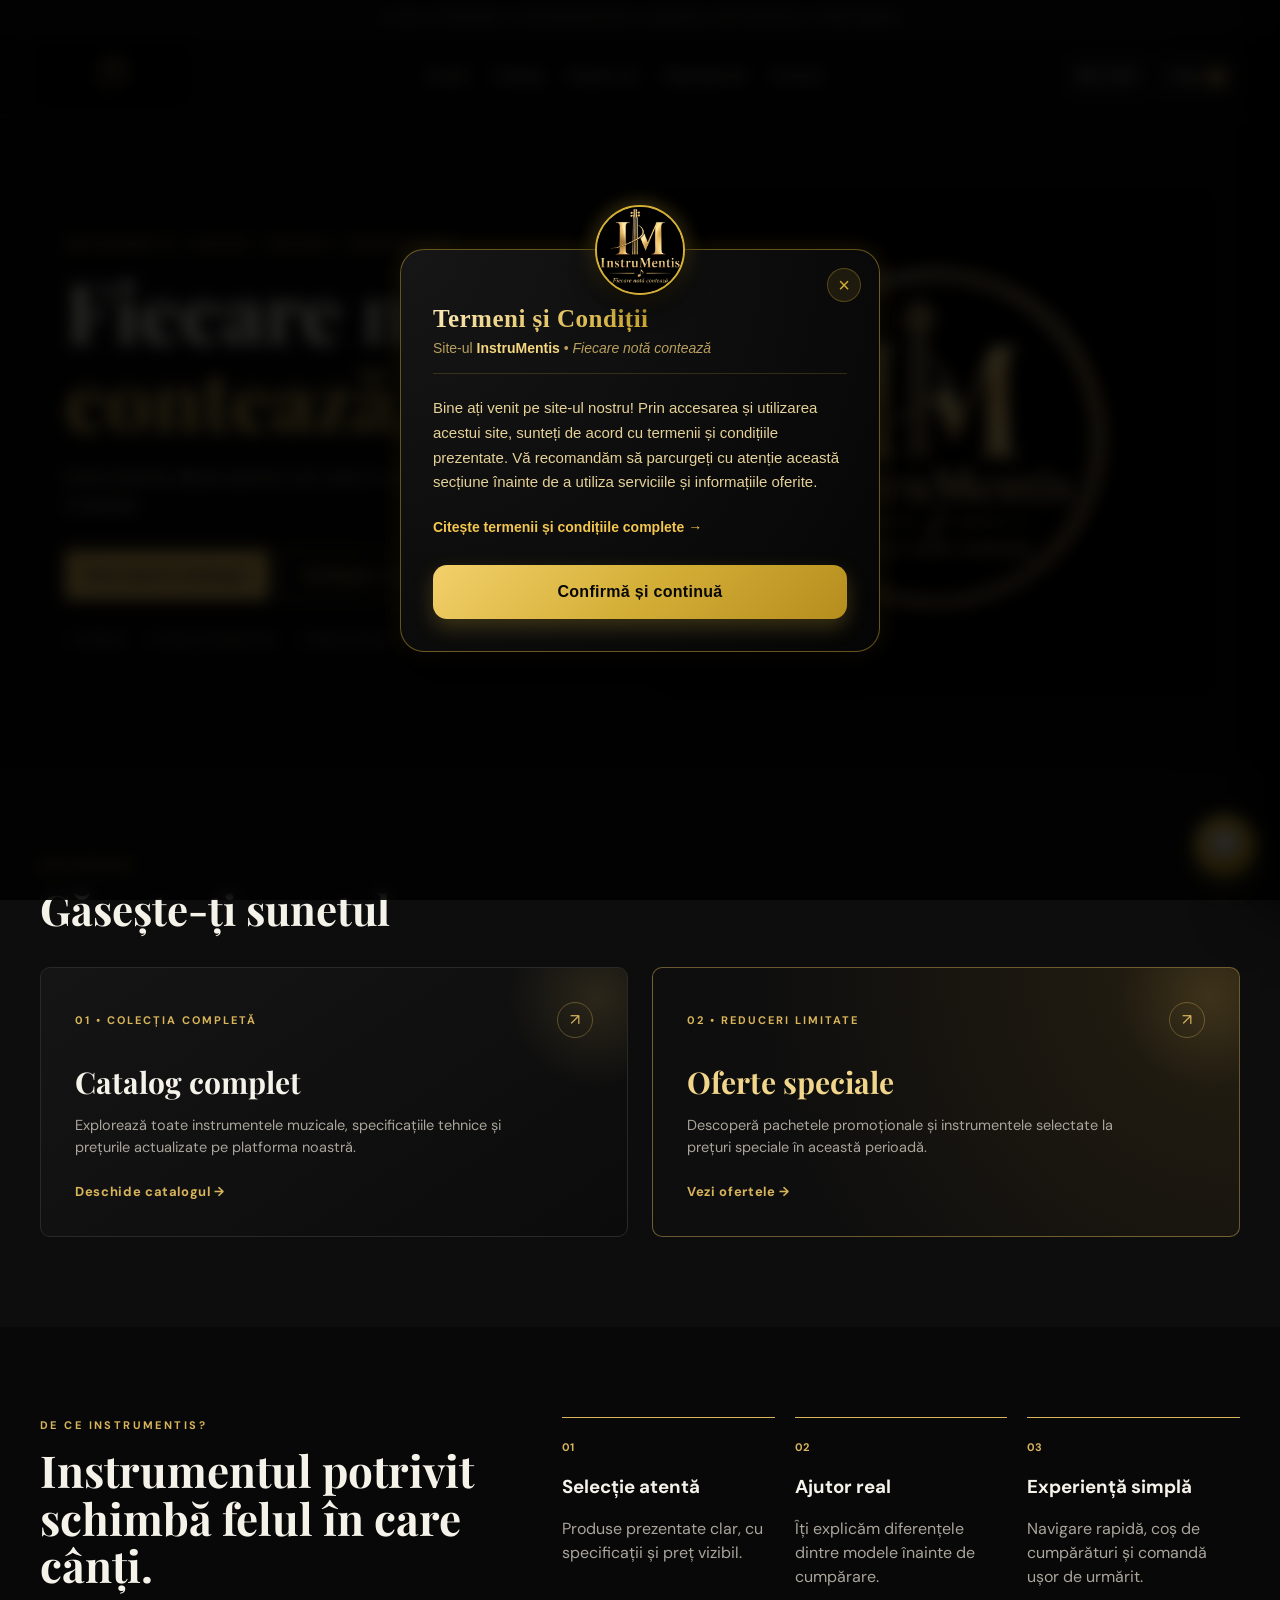
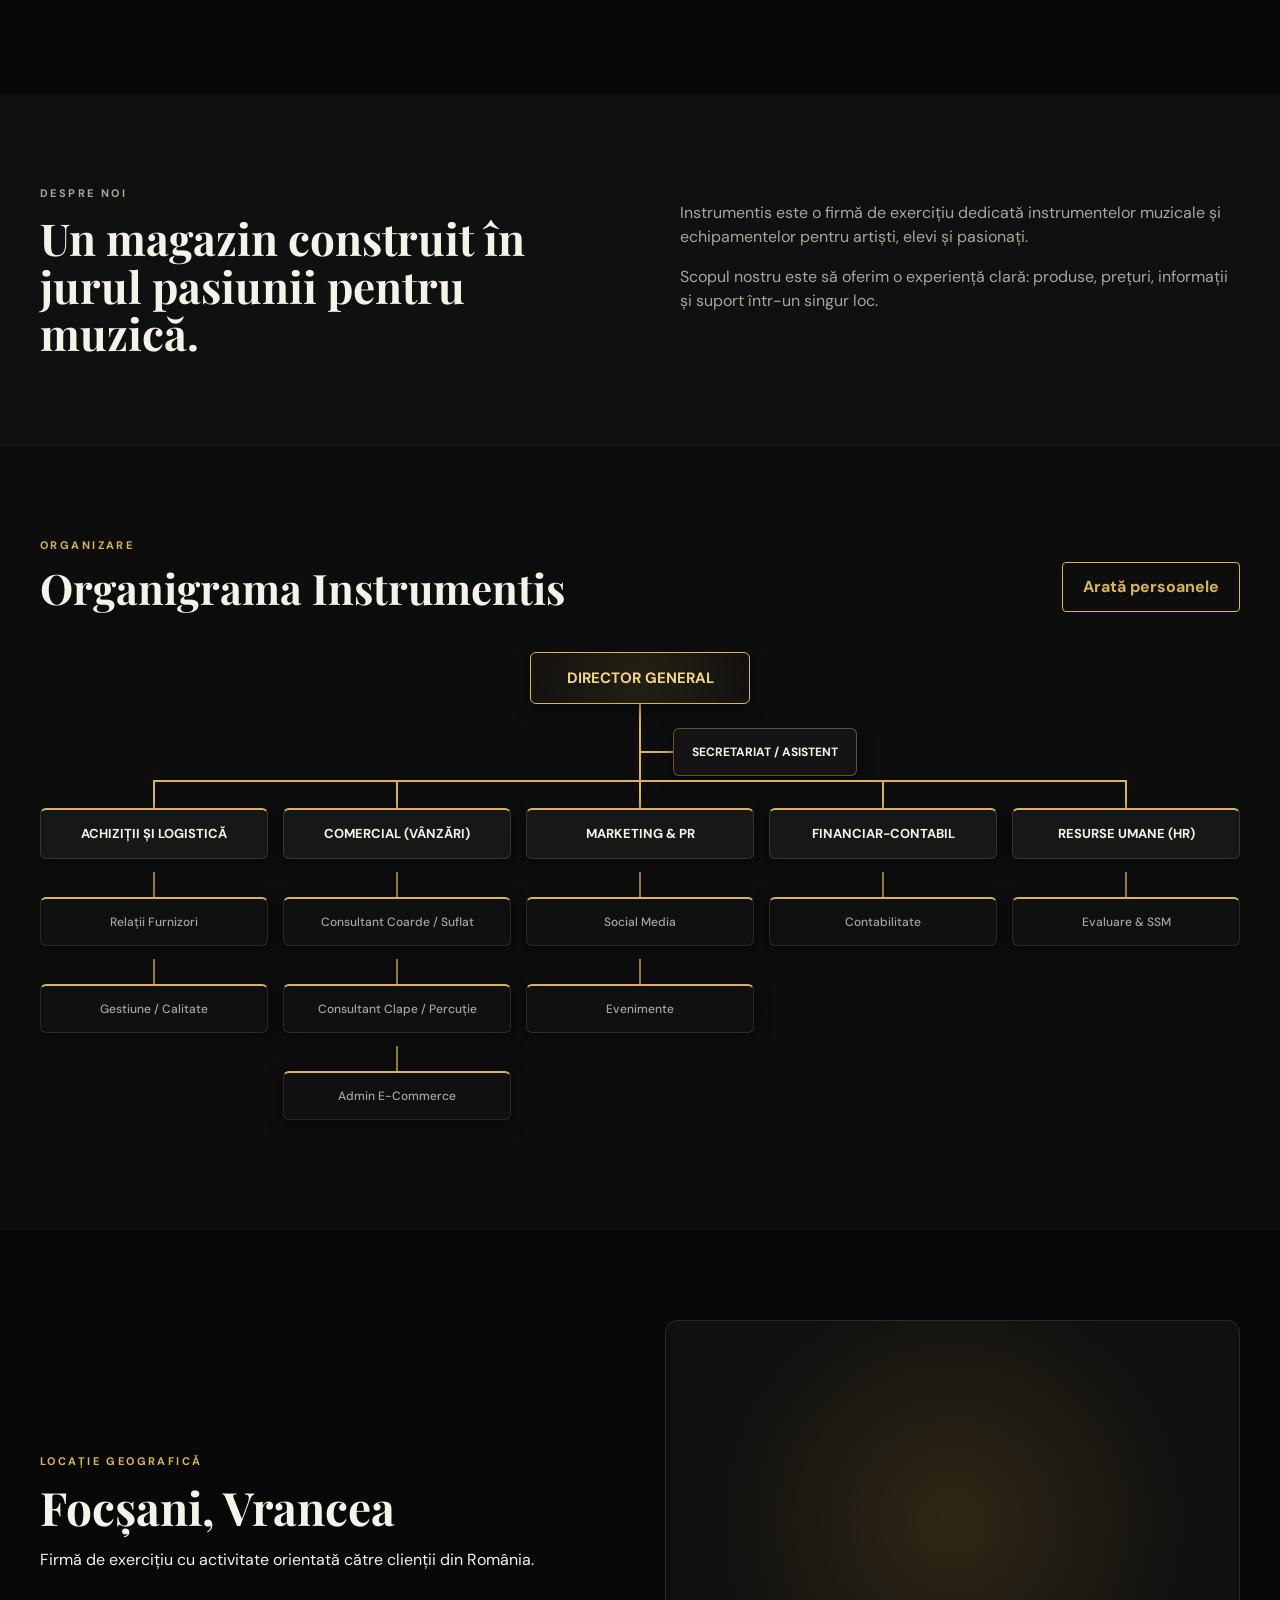
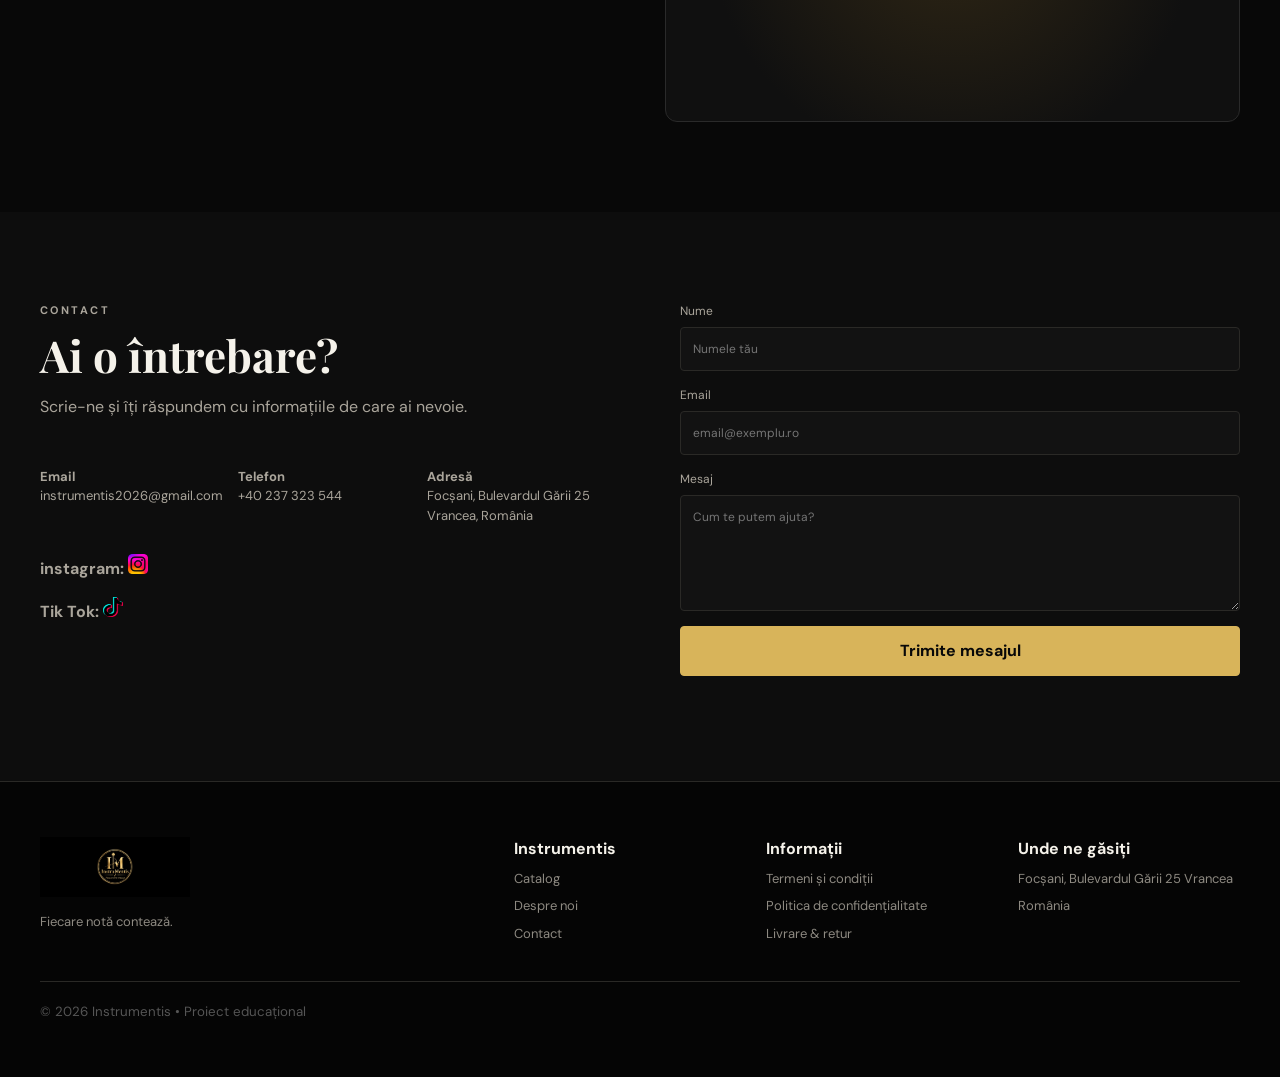
==== commit f293a9bc: "Add files via upload" ====
--- a/index.html
+++ b/index.html
@@ -41,7 +41,7 @@
   </a>
   <nav class="nav" id="nav">
     <a href="#acasa">Acasă</a>
-    <a href="#catalog">Catalog</a>
+    <a href="catalog.html">Catalog</a>
     <a href="#despre">Despre noi</a>
     <a href="#organizare">Organigramă</a>
     <a href="#contact">Contact</a>
@@ -88,36 +88,39 @@
     <h1>Fiecare notă <span>contează.</span></h1>
     <p class="lead">Instrumente alese pentru cei care nu doar ascultă muzica, ci o creează.</p>
     <div class="hero-actions">
-      <a class="btn gold" href="#catalog">Descoperă catalogul</a>
+      <a class="btn gold" href="catalog.html">Descoperă catalogul</a>
       <a class="btn outline" href="#contact">Vorbește cu noi</a>
     </div>
     <div class="trust"><span>✓ Calitate</span><span>✓ Prețuri transparente</span><span>✓ Suport dedicat</span></div>
   </div>
   <div class="hero-art"><img src="assets/logo.jpg" alt="Chitară electrică Instrumentis"></div>
 </section>
+
 
 <section class="categories">
   <div class="section-head"><p class="eyebrow">EXPLOREAZĂ</p><h2>Găsește-ți sunetul</h2></div>
-  <div class="cat-grid">
-    <button data-filter="Instrumente cu coarde"><b>01</b><span>Instrumente cu coarde</span></button>
-    <button data-filter="Instrumente cu clape"><b>02</b><span>Instrumente cu clape</span></button>
-    <button data-filter="Instrumente de suflat"><b>03</b><span>Instrumente de suflat</span></button>
-    <button data-filter="Instrumente de percuție"><b>04</b><span>Instrumente de percuție</span></button>
-    <button data-filter="Instrumente tradiționale"><b>05</b><span>Instrumente tradiționale</span></button>
-    <button data-filter="Accesorii muzicale și echipamente audio"><b>06</b><span>Accesorii muzicale și echipamente audio</span></button>
-  </div>
-</section>
-
-<section class="catalog" id="catalog">
-  <div class="section-head row">
-    <div><p class="eyebrow">CATALOG</p><h2>Instrumente și echipamente</h2></div>
-    <div class="filters">
-      <input id="search" type="search" placeholder="Caută un produs...">
-      <select id="filter"><option value="">Toate categoriile</option></select>
-    </div>
-  </div>
-  <div class="product-grid" id="productGrid"></div>
-  <p class="updated">Ultima actualizare a catalogului: <strong>5 noiembrie 2026</strong></p>
+<div class="promo-grid">
+  <a href="catalog.html" class="promo-card">
+    <div class="promo-top">
+      <span class="promo-tag">01 • COLECȚIA COMPLETĂ</span>
+      <span class="promo-arrow">↗</span>
+    </div>
+    <h3>Catalog complet</h3>
+    <p>Explorează toate instrumentele muzicale, specificațiile tehnice și prețurile actualizate pe platforma noastră.</p>
+    <span class="promo-cta">Deschide catalogul →</span>
+  </a>
+
+  <a href="oferte.html" class="promo-card featured">
+    <div class="promo-top">
+      <span class="promo-tag">02 • REDUCERI LIMITATE</span>
+      <span class="promo-arrow">↗</span>
+    </div>
+    <h3>Oferte speciale</h3>
+    <p>Descoperă pachetele promoționale și instrumentele selectate la prețuri speciale în această perioadă.</p>
+    <span class="promo-cta">Vezi ofertele →</span>
+  </a>
+</div>
+
 </section>
 
 <section class="feature">
@@ -138,47 +141,48 @@
 </section>
 
 <section class="org" id="organizare">
-  <div class="section-head"><p class="eyebrow">ORGANIZARE</p><h2>Organigrama Instrumentis</h2></div>
+  <div class="section-head row">
+    <div><p class="eyebrow">ORGANIZARE</p><h2>Organigrama Instrumentis</h2></div>
+    <button type="button" class="btn outline" id="toggleOrgPeopleBtn">Arată persoanele</button>
+  </div>
   <div class="org-tree-container">
-    <div class="org-top-level">
-      <div class="org-box main"><b>DIRECTOR GENERAL</b></div>
-      <div class="org-box secr"><b>SECRETARIAT / ASISTENT</b></div>
-    </div>
-    <div class="org-connector-vertical"></div>
+    <div class="org-top-branch">
+      <div class="org-box main" data-person="Dragomirică Alexandra"><b>DIRECTOR GENERAL</b></div>
+      <div class="org-stem-down">
+        <div class="org-secr-branch">
+          <div class="org-box secr" data-person="Nume Secretariat / Asistent"><b>SECRETARIAT / ASISTENT</b></div>
+        </div>
+      </div>
+    </div>
+
     <div class="org-row-main">
       <div class="org-column">
-        <div class="org-box">ACHIZIȚII ȘI LOGISTICĂ</div>
-        <div class="org-sub-list">
-          <div class="org-box sub">Relații Furnizori</div>
-          <div class="org-box sub">Gestiune / Calitate</div>
-        </div>
-      </div>
-      <div class="org-column">
-        <div class="org-box">COMERCIAL (VÂNZĂRI)</div>
-        <div class="org-sub-list">
-          <div class="org-box sub">Consultant Coarde / Suflat</div>
-          <div class="org-box sub">Consultant Clape / Percuție</div>
-          <div class="org-box sub">Admin E-Commerce</div>
-        </div>
-      </div>
-      <div class="org-column">
-        <div class="org-box">MARKETING & PR</div>
-        <div class="org-sub-list">
-          <div class="org-box sub">Social Media</div>
-          <div class="org-box sub">Evenimente</div>
-        </div>
-      </div>
-      <div class="org-column">
-        <div class="org-box">FINANCIAR-CONTABIL</div>
-        <div class="org-sub-list">
-          <div class="org-box sub">Contabilitate</div>
-        </div>
-      </div>
-      <div class="org-column">
-        <div class="org-box">RESURSE UMANE (HR)</div>
-        <div class="org-sub-list">
-          <div class="org-box sub">Evaluare & SSM</div>
-        </div>
+        <div class="org-box dept" data-person="Nume Achiziții și Logistică">ACHIZIȚII ȘI LOGISTICĂ</div>
+        <div class="org-box sub" data-person="Nume Relații Furnizori">Relații Furnizori</div>
+        <div class="org-box sub" data-person="Nume Gestiune / Calitate">Gestiune / Calitate</div>
+      </div>
+
+      <div class="org-column">
+        <div class="org-box dept" data-person="Nume Comercial (Vânzări)">COMERCIAL (VÂNZĂRI)</div>
+        <div class="org-box sub" data-person="Nume Consultant Coarde / Suflat">Consultant Coarde / Suflat</div>
+        <div class="org-box sub" data-person="Nume Consultant Clape / Percuție">Consultant Clape / Percuție</div>
+        <div class="org-box sub" data-person="Nume Admin E-Commerce">Admin E-Commerce</div>
+      </div>
+
+      <div class="org-column">
+        <div class="org-box dept" data-person="Nume Marketing & PR">MARKETING & PR</div>
+        <div class="org-box sub" data-person="Nume Social Media">Social Media</div>
+        <div class="org-box sub" data-person="Nume Evenimente">Evenimente</div>
+      </div>
+
+      <div class="org-column">
+        <div class="org-box dept" data-person="Nume Financiar-Contabil">FINANCIAR-CONTABIL</div>
+        <div class="org-box sub" data-person="Nume Contabilitate">Contabilitate</div>
+      </div>
+
+      <div class="org-column">
+        <div class="org-box dept" data-person="Nume Resurse Umane (HR)">RESURSE UMANE (HR)</div>
+        <div class="org-box sub" data-person="Nume Evaluare & SSM">Evaluare & SSM</div>
       </div>
     </div>
   </div>
@@ -209,7 +213,8 @@
       <p><b>Telefon</b><br>+40 237 323 544</p>
       <p><b>Adresă</b><br>Focșani, Bulevardul Gării 25 Vrancea, România</p> 
     </div>
-    <b>instagram: <a href="https://www.instagram.com/instrumentis.cemk" target="_blank"><img width="20" height="20" src="assets/Insta.png" alt="Instagram"></a></b>
+    <p><b>instagram: <a href="https://www.instagram.com/instrumentis.cemk" target="_blank"><img width="20" height="20" src="assets/Insta.png" alt="Instagram"></a></b></p>
+    <p><b>Tik Tok: <a href="https://www.tiktok.com/@instrumentis2?_r=1&_t=ZN-9BXWaharaLb" target="_blank"><img width="20" height="20" src="assets/Tiktok.jpg" alt="Tik Tok"></a></b></p>
   </div>
   
   <form id="contactForm" action="https://formsubmit.co/instrumentis2026@gmail.com" method="POST">
@@ -224,7 +229,7 @@
 
 <footer>
   <div><img src="assets/logo.jpg" alt="Instrumentis"><p>Fiecare notă contează.</p></div>
-  <div><b>Instrumentis</b><a href="#catalog">Catalog</a><a href="#despre">Despre noi</a><a href="#contact">Contact</a></div>
+  <div><b>Instrumentis</b><a href="catalog.html">Catalog</a><a href="#despre">Despre noi</a><a href="#contact">Contact</a></div>
   <div>
     <b>Informații</b>
     <a href="termeni.html#termeni">Termeni și condiții</a>
--- a/style.css
+++ b/style.css
@@ -1,18 +1,311 @@
-
 @import url('https://fonts.googleapis.com/css2?family=DM+Sans:wght@400;500;600;700&family=Playfair+Display:wght@600;700&display=swap');
-:root{--bg:#080808;--panel:#111;--panel2:#161616;--gold:#d8b45a;--gold2:#f0d58a;--text:#f5f2ea;--muted:#aaa59b;--line:#2a2926;--white:#fff;--max:1200px}
-*{box-sizing:border-box}html{scroll-behavior:smooth}body{margin:0;background:var(--bg);color:var(--text);font-family:'DM Sans',Arial,sans-serif;line-height:1.5}a{text-decoration:none;color:inherit}button,input,select,textarea{font:inherit}.announcement{padding:8px;text-align:center;background:#0e0e0e;border-bottom:1px solid var(--line);font-size:12px;letter-spacing:.08em;color:var(--muted)}
-.header{height:82px;display:flex;align-items:center;justify-content:space-between;gap:25px;padding:0 max(22px,calc((100vw - var(--max))/2));position:sticky;top:0;z-index:20;background:rgba(8,8,8,.94);backdrop-filter:blur(12px);border-bottom:1px solid var(--line)}
-.brand img{width:145px;height:62px;object-fit:contain;background:#000;border-radius:6px}.nav{display:flex;gap:25px;font-size:14px}.nav a{color:#d6d1c7}.nav a:hover{color:var(--gold)}.header-actions{display:flex;align-items:center;gap:9px}.lang,.cart-btn,.menu{border:1px solid var(--line);background:#111;color:var(--text);padding:9px 13px;border-radius:5px;cursor:pointer}.cart-btn span{background:var(--gold);color:#090909;border-radius:99px;padding:1px 6px;margin-left:4px;font-size:11px}.menu{display:none}
-.hero{max-width:var(--max);margin:auto;min-height:650px;display:grid;grid-template-columns:1fr 1fr;align-items:center;gap:30px;padding:70px 25px}.eyebrow{color:var(--gold);font-size:11px;letter-spacing:.22em;font-weight:700;margin:0 0 13px}.hero h1,h2{font-family:'Playfair Display',serif;line-height:1.08}.hero h1{font-size:clamp(48px,7vw,82px);margin:0 0 20px}.hero h1 span{color:var(--gold)}.lead{max-width:560px;font-size:19px;color:var(--muted)}.hero-actions{display:flex;gap:12px;margin:30px 0}.btn{display:inline-flex;align-items:center;justify-content:center;border:1px solid var(--gold);padding:12px 20px;border-radius:4px;cursor:pointer;font-weight:700}.gold{background:var(--gold);color:#080808}.outline{background:transparent;color:var(--gold)}.trust{display:flex;gap:20px;color:#b8b3aa;font-size:12px}.hero-art{height:510px;border:1px solid #292824;background:radial-gradient(circle at 70% 30%,#2b2415,#080808 65%);display:flex;align-items:center;justify-content:center;overflow:hidden}.hero-art img{width:100%;height:100%;object-fit:cover}
-section{padding:90px max(22px,calc((100vw - var(--max))/2))}.categories,.catalog,.org{background:#0d0d0d}.section-head h2{font-size:42px;margin:0}.section-head.row{display:flex;justify-content:space-between;align-items:end;gap:20px}.cat-grid{display:grid;grid-template-columns:repeat(4,1fr);margin-top:35px;border-top:1px solid var(--line);border-left:1px solid var(--line)}.cat-grid button{min-height:125px;background:#101010;color:var(--text);border:0;border-right:1px solid var(--line);border-bottom:1px solid var(--line);padding:24px;text-align:left;cursor:pointer;transition:.2s}.cat-grid button:hover{background:#171717}.cat-grid b{color:var(--gold);font-size:11px}.cat-grid span{display:block;margin-top:28px;font-size:17px;font-weight:600}
-.filters{display:flex;gap:10px}.filters input,.filters select{background:#121212;border:1px solid var(--line);color:var(--text);padding:11px 13px;border-radius:4px;min-width:210px}.product-grid{display:grid;grid-template-columns:repeat(4,1fr);gap:18px;margin-top:35px}.product{background:#121212;border:1px solid var(--line);overflow:hidden;position:relative}.product-img{height:210px;background:#090909}.product-img {
-    height: 210px;
-    background: #090909;
-    display: flex;
-    align-items: center;
-    justify-content: center;
-    padding: 10px; /* adaugă puțin spațiu pe margini ca să nu atingă marginile cardului */
+
+:root {
+  --bg: #080808;
+  --panel: #111;
+  --panel2: #161616;
+  --gold: #d8b45a;
+  --gold2: #f0d58a;
+  --text: #f5f2ea;
+  --muted: #aaa59b;
+  --line: #2a2926;
+  --white: #fff;
+  --max: 1200px;
+}
+
+* {
+  box-sizing: border-box;
+}
+
+html {
+  scroll-behavior: smooth;
+}
+
+body {
+  margin: 0;
+  background: var(--bg);
+  color: var(--text);
+  font-family: 'DM Sans', Arial, sans-serif;
+  line-height: 1.5;
+}
+
+a {
+  text-decoration: none;
+  color: inherit;
+}
+
+button,
+input,
+select,
+textarea {
+  font: inherit;
+}
+
+.announcement {
+  padding: 8px;
+  text-align: center;
+  background: #0e0e0e;
+  border-bottom: 1px solid var(--line);
+  font-size: 12px;
+  letter-spacing: 0.08em;
+  color: var(--muted);
+}
+
+.header {
+  height: 82px;
+  display: flex;
+  align-items: center;
+  justify-content: space-between;
+  gap: 25px;
+  padding: 0 max(22px, calc((100vw - var(--max)) / 2));
+  position: sticky;
+  top: 0;
+  z-index: 20;
+  background: rgba(8, 8, 8, 0.94);
+  backdrop-filter: blur(12px);
+  border-bottom: 1px solid var(--line);
+}
+
+.brand img {
+  width: 145px;
+  height: 62px;
+  object-fit: contain;
+  background: #000;
+  border-radius: 6px;
+}
+
+.nav {
+  display: flex;
+  gap: 25px;
+  font-size: 14px;
+}
+
+.nav a {
+  color: #d6d1c7;
+}
+
+.nav a:hover {
+  color: var(--gold);
+}
+
+.header-actions {
+  display: flex;
+  align-items: center;
+  gap: 9px;
+}
+
+.lang,
+.cart-btn,
+.menu {
+  border: 1px solid var(--line);
+  background: #111;
+  color: var(--text);
+  padding: 9px 13px;
+  border-radius: 5px;
+  cursor: pointer;
+}
+
+.cart-btn span {
+  background: var(--gold);
+  color: #090909;
+  border-radius: 99px;
+  padding: 1px 6px;
+  margin-left: 4px;
+  font-size: 11px;
+}
+
+.menu {
+  display: none;
+}
+
+.hero {
+  max-width: var(--max);
+  margin: auto;
+  min-height: 650px;
+  display: grid;
+  grid-template-columns: 1fr 1fr;
+  align-items: center;
+  gap: 30px;
+  padding: 70px 25px;
+}
+
+.eyebrow {
+  color: var(--gold);
+  font-size: 11px;
+  letter-spacing: 0.22em;
+  font-weight: 700;
+  margin: 0 0 13px;
+}
+
+.hero h1,
+h2 {
+  font-family: 'Playfair Display', serif;
+  line-height: 1.08;
+}
+
+.hero h1 {
+  font-size: clamp(48px, 7vw, 82px);
+  margin: 0 0 20px;
+}
+
+.hero h1 span {
+  color: var(--gold);
+}
+
+.lead {
+  max-width: 560px;
+  font-size: 19px;
+  color: var(--muted);
+}
+
+.hero-actions {
+  display: flex;
+  gap: 12px;
+  margin: 30px 0;
+}
+
+.btn {
+  display: inline-flex;
+  align-items: center;
+  justify-content: center;
+  border: 1px solid var(--gold);
+  padding: 12px 20px;
+  border-radius: 4px;
+  cursor: pointer;
+  font-weight: 700;
+}
+
+.gold {
+  background: var(--gold);
+  color: #080808;
+}
+
+.outline {
+  background: transparent;
+  color: var(--gold);
+}
+
+.trust {
+  display: flex;
+  gap: 20px;
+  color: #b8b3aa;
+  font-size: 12px;
+}
+
+.hero-art {
+  height: 510px;
+  border: 1px solid #292824;
+  background: radial-gradient(circle at 70% 30%, #2b2415, #080808 65%);
+  display: flex;
+  align-items: center;
+  justify-content: center;
+  overflow: hidden;
+}
+
+.hero-art img {
+  width: 100%;
+  height: 100%;
+  object-fit: cover;
+}
+
+section {
+  padding: 90px max(22px, calc((100vw - var(--max)) / 2));
+}
+
+.categories,
+.catalog,
+.org {
+  background: #0d0d0d;
+}
+
+.section-head h2 {
+  font-size: 42px;
+  margin: 0;
+}
+
+.section-head.row {
+  display: flex;
+  justify-content: space-between;
+  align-items: end;
+  gap: 20px;
+}
+
+.cat-grid {
+  display: grid;
+  grid-template-columns: repeat(4, 1fr);
+  margin-top: 35px;
+  border-top: 1px solid var(--line);
+  border-left: 1px solid var(--line);
+}
+
+.cat-grid button {
+  min-height: 125px;
+  background: #101010;
+  color: var(--text);
+  border: 0;
+  border-right: 1px solid var(--line);
+  border-bottom: 1px solid var(--line);
+  padding: 24px;
+  text-align: left;
+  cursor: pointer;
+  transition: 0.2s;
+}
+
+.cat-grid button:hover {
+  background: #171717;
+}
+
+.cat-grid b {
+  color: var(--gold);
+  font-size: 11px;
+}
+
+.cat-grid span {
+  display: block;
+  margin-top: 28px;
+  font-size: 17px;
+  font-weight: 600;
+}
+
+.filters {
+  display: flex;
+  align-items: center;
+  gap: 10px;
+  flex-wrap: nowrap;
+}
+
+.filters input,
+.filters select {
+  height: 44px;
+  background: #121212;
+  border: 1px solid var(--line);
+  color: var(--text);
+  padding: 0 14px;
+  border-radius: 6px;
+  min-width: 160px;
+}
+
+.product-grid {
+  display: grid;
+  grid-template-columns: repeat(4, 1fr);
+  gap: 18px;
+  margin-top: 35px;
+}
+
+.product {
+  background: #121212;
+  border: 1px solid var(--line);
+  overflow: hidden;
+  position: relative;
+}
+
+.product-img {
+  height: 210px;
+  background: #090909;
+  display: flex;
+  align-items: center;
+  justify-content: center;
+  padding: 10px;
 }
 
 .product-img img {
@@ -210,43 +503,236 @@
     padding-left: 8px;
 }
 
-/* Organigramă */
+
+/* ========================================= */
+/* STILURI NOU PENTRU ORGANIGRAMĂ DETALIATĂ  */
+/* ========================================= */
+
+.org-tree-container {
+    margin-top: 40px;
+    display: flex;
+    flex-direction: column;
+    align-items: center;
+    width: 100%;
+    padding-bottom: 10px;
+}
+
+.org-top-branch {
+    display: flex;
+    flex-direction: column;
+    align-items: center;
+    width: 100%;
+}
 
 .org-box {
+    background: #141414;
+    border: 1px solid #39352c;
+    padding: 13px 16px;
+    border-radius: 6px;
+    font-size: 13px;
+    font-weight: 700;
+    color: var(--text);
+    text-align: center;
+    box-shadow: 0 4px 15px rgba(0,0,0,0.5);
+    transition: transform 0.3s ease, background 0.3s ease, border-color 0.3s ease, box-shadow 0.3s ease, color 0.3s ease;
     position: relative;
-    background: #141414;
-    border: 1px solid #2a2a2a;
-    animation: none !important; 
-    transition: 
-        transform 0.35s cubic-bezier(0.16, 1, 0.3, 1), 
-        background 0.35s ease, 
-        border-color 0.35s ease,
-        box-shadow 0.35s ease;
+    z-index: 2;
+}
+
+.org-box.main {
+    border-color: var(--gold);
+    color: var(--gold2);
+    font-size: 15px;
+    min-width: 220px;
+    background: radial-gradient(circle at center, #252012 0%, #111 100%);
+}
+
+.org-stem-down {
+    position: relative;
+    width: 2px;
+    height: 76px;
+    background: var(--gold);
+    z-index: 1;
+}
+
+.org-secr-branch {
+    position: absolute;
+    top: 24px;
+    left: 0;
+    display: flex;
+    align-items: center;
+}
+
+.org-secr-branch::before {
+    content: "";
+    width: 34px;
+    height: 2px;
+    background: var(--gold);
+    flex-shrink: 0;
+}
+
+.org-box.secr {
+    border-color: rgba(216, 180, 90, 0.55);
+    font-size: 12px;
+    white-space: nowrap;
+}
+
+.org-row-main {
+    position: relative;
+    display: grid;
+    grid-template-columns: repeat(5, 1fr);
+    gap: 18px;
+    width: 100%;
+    max-width: 1200px;
+}
+
+.org-column {
+    position: relative;
+    display: flex;
+    flex-direction: column;
+    align-items: center;
+    padding-top: 28px;
+}
+
+.org-column::before {
+    content: "";
+    position: absolute;
+    top: 0;
+    left: 50%;
+    transform: translateX(-50%);
+    width: 2px;
+    height: 28px;
+    background: var(--gold);
+    z-index: 1;
+}
+
+.org-column::after {
+    content: "";
+    position: absolute;
+    top: 0;
+    left: 0;
+    right: 0;
+    height: 2px;
+    background: var(--gold);
+    z-index: 1;
+}
+
+.org-column:first-child::after {
+    left: 50%;
+    right: -9px;
+}
+
+.org-column:not(:first-child):not(:last-child)::after {
+    left: -9px;
+    right: -9px;
+}
+
+.org-column:last-child::after {
+    left: -9px;
+    right: 50%;
+}
+
+.org-column .org-box + .org-box {
+    margin-top: 26px;
+}
+
+.org-column .org-box + .org-box::before {
+    content: "";
+    position: absolute;
+    top: -27px;
+    left: 50%;
+    transform: translateX(-50%);
+    width: 2px;
+    height: 27px;
+    background: rgba(216, 180, 90, 0.65);
+    z-index: 1;
+}
+
+.org-box.dept {
+    width: 100%;
+    border-top: 2px solid var(--gold);
+    background: #171717;
+}
+
+.org-box.sub {
+    width: 100%;
+    background: #101010;
+    border-color: #2a2926;
+    font-size: 12px;
+    font-weight: 500;
+    color: var(--muted);
 }
 
 .org-box:hover {
-    transform: translateY(-6px);
-    background: #1c1c1c;
-    border-color: #d8b45a;
-    box-shadow: 0 12px 30px rgba(216, 180, 90, 0.12);
-}
-
-
-
-
-/* Contact inputs */
-.contact input,
-.contact textarea {
-    transition:
-        border-color .25s ease,
-        box-shadow .25s ease;
-}
-
-.contact input:focus,
-.contact textarea:focus {
-    outline: none;
-    border-color: #d8b45a;
-    box-shadow: 0 0 0 3px rgba(216,180,90,.08);
+    border-color: var(--gold);
+    transform: translateY(-3px);
+    box-shadow: 0 8px 25px rgba(216, 180, 90, 0.15);
+    color: var(--gold2);
+}
+
+@media (max-width: 1024px) {
+    .org-tree-container {
+        margin-top: 28px;
+    }
+
+    .org-box.main {
+        min-width: 0;
+        width: 100%;
+        max-width: 320px;
+    }
+
+    .org-stem-down {
+        height: 64px;
+    }
+
+    .org-secr-branch {
+        top: 18px;
+        left: 0;
+    }
+
+    .org-secr-branch::before {
+        width: 18px;
+    }
+
+    .org-box.secr {
+        white-space: normal;
+        max-width: 165px;
+        padding: 10px 12px;
+        font-size: 11px;
+        text-align: left;
+    }
+
+    .org-row-main {
+        grid-template-columns: 1fr;
+        max-width: 340px;
+        gap: 0;
+    }
+
+    .org-column {
+        padding-top: 26px;
+    }
+
+    .org-column::after {
+        display: none;
+    }
+
+    .org-column::before {
+        display: block;
+        top: 0;
+        left: 50%;
+        transform: translateX(-50%);
+        width: 2px;
+        height: 26px;
+        background: var(--gold);
+    }
+
+    .org-column:first-child {
+        padding-top: 0;
+    }
+
+    .org-column:first-child::before {
+        display: none;
+    }
 }
 
 /* Map */
@@ -883,4 +1369,412 @@
     0% { opacity: .2; transform: scale(0.8); }
     50% { opacity: 1; transform: scale(1.2); }
     100% { opacity: .2; transform: scale(0.8); }
+}
+
+.filters {
+    display: flex;
+    align-items: center;
+    gap: 10px;
+    flex-wrap: nowrap;
+}
+
+.filters input,
+.filters select {
+    height: 44px;
+    background: #121212;
+    border: 1px solid var(--line);
+    color: var(--text);
+    padding: 0 14px;
+    border-radius: 6px;
+    font-size: 14px;
+    transition: border-color 0.2s ease, box-shadow 0.2s ease, background 0.2s ease;
+}
+
+.filters input::placeholder {
+    color: #8f8a80;
+    opacity: 1;
+}
+
+.filters input:hover,
+.filters select:hover {
+    border-color: #464237;
+    background: #161616;
+}
+
+.filters input:focus,
+.filters select:focus {
+    outline: none;
+    border-color: var(--gold);
+    box-shadow: 0 0 0 2px rgba(216, 180, 90, 0.16);
+    background: #161616;
+}
+
+#search {
+    width: 210px;
+    min-width: 170px;
+}
+
+#filter {
+    width: 215px;
+    min-width: 175px;
+}
+
+#minPrice,
+#maxPrice {
+    width: 132px;
+    min-width: 120px;
+}
+input[type="number"]::-webkit-outer-spin-button,
+input[type="number"]::-webkit-inner-spin-button {
+  -webkit-appearance: none;
+  margin: 0;
+}
+
+input[type="number"] {
+  -moz-appearance: textfield;
+}
+
+.filters input::placeholder {
+  color: #8f8a80;
+  opacity: 1;
+}
+
+.filters input:hover,
+.filters select:hover {
+  border-color: #464237;
+  background: #161616;
+}
+
+.filters input:focus,
+.filters select:focus {
+  outline: none;
+  border-color: var(--gold);
+  box-shadow: 0 0 0 2px rgba(216, 180, 90, 0.16);
+  background: #161616;
+}
+
+#search {
+  width: 210px;
+  min-width: 170px;
+}
+
+#filter {
+  width: 215px;
+  min-width: 175px;
+}
+
+#minPrice,
+#maxPrice {
+  width: 132px;
+  min-width: 120px;
+}
+
+@media (max-width: 1120px) {
+  .filters {
+    flex-wrap: wrap;
+  }
+}
+
+@media (max-width: 560px) {
+  .filters {
+    flex-direction: column;
+    align-items: stretch;
+  }
+
+  #search,
+  #filter,
+  #minPrice,
+  #maxPrice {
+    width: 100%;
+    min-width: 0;
+  }
+}
+
+/* ========================================= */
+/* PAGINA INFORMAȚII LEGALE (LEGAL.HTML)     */
+/* ========================================= */
+
+.legal-page {
+  max-width: 920px;
+  margin: 0 auto;
+  padding: 50px 20px 90px;
+}
+
+.legal-top-bar {
+  display: flex;
+  justify-content: space-between;
+  align-items: center;
+  flex-wrap: wrap;
+  gap: 16px;
+  margin-bottom: 50px;
+  padding-bottom: 24px;
+  border-bottom: 1px solid var(--line);
+}
+
+.legal-pills {
+  display: flex;
+  gap: 10px;
+  flex-wrap: wrap;
+}
+
+.legal-pills a {
+  padding: 8px 16px;
+  border-radius: 99px;
+  background: #121212;
+  border: 1px solid var(--line);
+  color: var(--gold2);
+  font-size: 13px;
+  font-weight: 600;
+  transition: all 0.25s ease;
+}
+
+.legal-pills a:hover {
+  background: var(--gold);
+  color: #080808;
+  border-color: var(--gold);
+}
+
+.legal-section {
+  padding: 0 0 65px 0;
+  background: transparent;
+}
+
+.legal-section-head {
+  margin-bottom: 28px;
+}
+
+.legal-section-head h2 {
+  font-family: 'Playfair Display', serif;
+  font-size: clamp(32px, 4.5vw, 42px);
+  color: var(--gold);
+  margin: 0 0 6px 0;
+}
+
+.legal-date {
+  font-size: 13px;
+  color: var(--muted);
+  letter-spacing: 0.04em;
+}
+
+.legal-grid {
+  display: flex;
+  flex-direction: column;
+  gap: 18px;
+}
+
+.legal-card {
+  background: linear-gradient(145deg, #141414 0%, #0b0b0b 100%);
+  border: 1px solid var(--line);
+  border-left: 3px solid var(--gold);
+  border-radius: 10px;
+  padding: 26px 30px;
+  transition: transform 0.3s ease, border-color 0.3s ease, box-shadow 0.3s ease;
+}
+
+.legal-card:hover {
+  transform: translateY(-3px);
+  border-color: rgba(216, 180, 90, 0.55);
+  box-shadow: 0 14px 35px rgba(0, 0, 0, 0.65);
+}
+
+.legal-card h3 {
+  font-family: 'Playfair Display', serif;
+  font-size: 22px;
+  margin: 0 0 12px 0;
+  color: var(--text);
+}
+
+.roman {
+  color: var(--gold);
+  margin-right: 6px;
+}
+
+.legal-card p {
+  margin: 0;
+  color: #c4bfb5;
+  font-size: 15px;
+  line-height: 1.72;
+}
+
+.legal-thanks {
+  margin-top: 12px !important;
+  color: var(--gold2) !important;
+  font-weight: 600;
+}
+
+.legal-list {
+  list-style: none;
+  padding: 12px 0 14px 14px;
+  margin: 0;
+}
+
+.legal-list li {
+  position: relative;
+  padding-left: 16px;
+  margin-bottom: 8px;
+  color: #ded9cf;
+  font-size: 14.5px;
+}
+
+.legal-list li::before {
+  content: "•";
+  position: absolute;
+  left: 0;
+  color: var(--gold);
+  font-weight: bold;
+}
+
+.legal-steps {
+  padding: 12px 0 14px 22px;
+  margin: 0;
+  color: #ded9cf;
+  font-size: 14.5px;
+}
+
+.legal-steps li {
+  margin-bottom: 8px;
+  padding-left: 6px;
+}
+
+.legal-steps li::marker {
+  color: var(--gold);
+  font-weight: 700;
+}
+
+@media (max-width: 640px) {
+  .legal-card {
+    padding: 20px 18px;
+  }
+  .legal-card h3 {
+    font-size: 20px;
+  }
+}
+
+
+/* ========================================= */
+/* CARDURI PREMIUM CATALOG & OFERTE          */
+/* ========================================= */
+
+.promo-grid {
+  display: grid;
+  grid-template-columns: repeat(2, 1fr);
+  gap: 24px;
+  margin-top: 35px;
+}
+
+.promo-card {
+  position: relative;
+  display: flex;
+  flex-direction: column;
+  justify-content: space-between;
+  min-height: 230px;
+  padding: 34px;
+  background: linear-gradient(145deg, #151515 0%, #0b0b0b 100%);
+  border: 1px solid var(--line);
+  border-radius: 10px;
+  overflow: hidden;
+  transition: transform 0.35s ease, border-color 0.35s ease, box-shadow 0.35s ease;
+}
+
+/* Efect de lumină aurie subtilă în colț */
+.promo-card::after {
+  content: "";
+  position: absolute;
+  top: -60px;
+  right: -60px;
+  width: 180px;
+  height: 180px;
+  background: radial-gradient(circle, rgba(216, 180, 90, 0.14) 0%, transparent 70%);
+  pointer-events: none;
+  transition: transform 0.4s ease, opacity 0.4s ease;
+}
+
+.promo-card:hover {
+  transform: translateY(-6px);
+  border-color: var(--gold);
+  box-shadow: 0 20px 45px rgba(0, 0, 0, 0.7), 0 0 25px rgba(216, 180, 90, 0.12);
+}
+
+.promo-card:hover::after {
+  transform: scale(1.3);
+}
+
+/* Cardul 2 (Oferte) are un accent auriu din start */
+.promo-card.featured {
+  background: radial-gradient(circle at top right, #261f11 0%, #0e0e0e 75%);
+  border-color: rgba(216, 180, 90, 0.45);
+}
+
+.promo-top {
+  display: flex;
+  justify-content: space-between;
+  align-items: center;
+  margin-bottom: 22px;
+}
+
+.promo-tag {
+  color: var(--gold);
+  font-size: 11px;
+  font-weight: 700;
+  letter-spacing: 0.18em;
+}
+
+.promo-arrow {
+  width: 36px;
+  height: 36px;
+  border-radius: 50%;
+  border: 1px solid rgba(216, 180, 90, 0.35);
+  display: flex;
+  align-items: center;
+  justify-content: center;
+  color: var(--gold);
+  font-size: 16px;
+  transition: background 0.3s ease, color 0.3s ease, transform 0.3s ease;
+}
+
+.promo-card:hover .promo-arrow {
+  background: var(--gold);
+  color: #080808;
+  transform: rotate(45deg);
+}
+
+.promo-card h3 {
+  font-family: 'Playfair Display', serif;
+  font-size: 30px;
+  margin: 0 0 10px 0;
+  color: var(--text);
+}
+
+.promo-card.featured h3 {
+  color: var(--gold2);
+}
+
+.promo-card p {
+  margin: 0 0 24px 0;
+  color: var(--muted);
+  font-size: 14.5px;
+  max-width: 440px;
+}
+
+.promo-cta {
+  font-size: 13px;
+  font-weight: 700;
+  color: var(--gold);
+  letter-spacing: 0.05em;
+  transition: transform 0.3s ease;
+}
+
+.promo-card:hover .promo-cta {
+  transform: translateX(6px);
+}
+
+/* Pe telefon se pun unul sub altul */
+@media (max-width: 768px) {
+  .promo-grid {
+    grid-template-columns: 1fr;
+  }
+  .promo-card {
+    padding: 26px;
+    min-height: 200px;
+  }
 }
